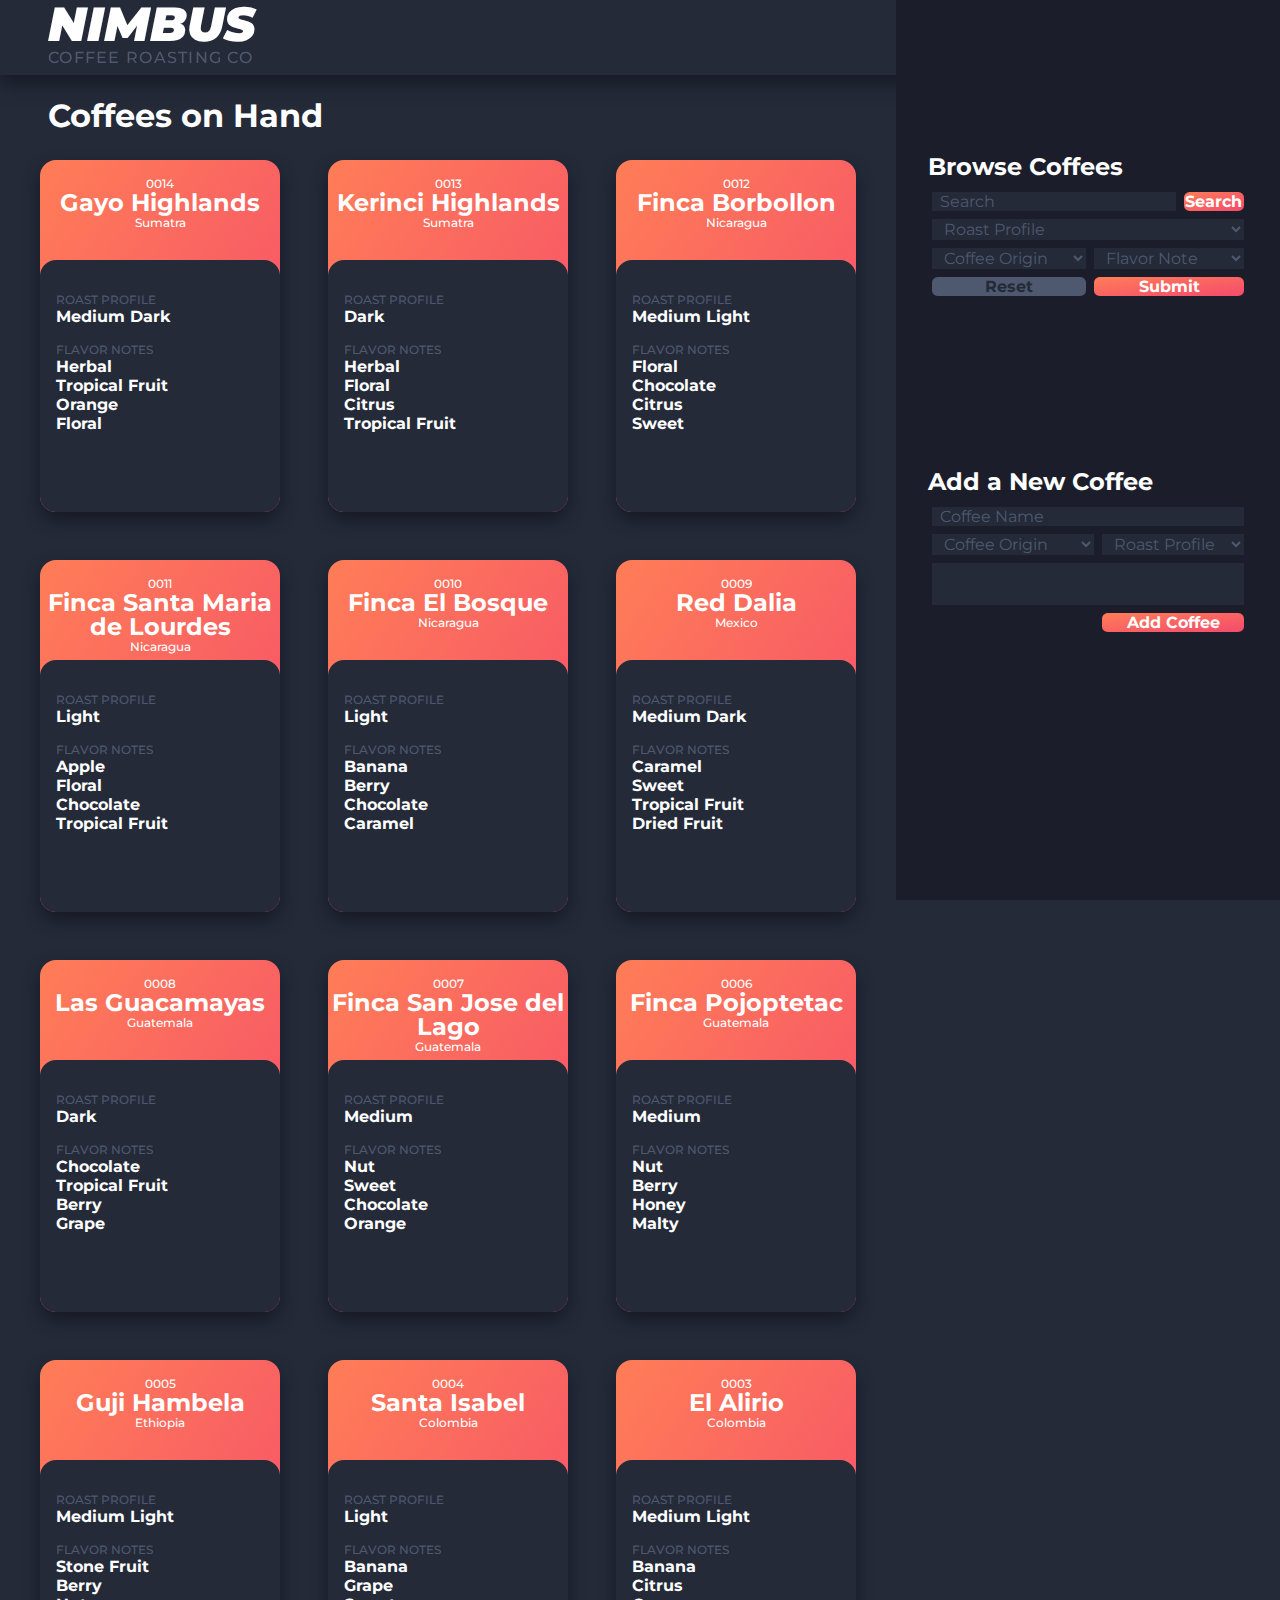
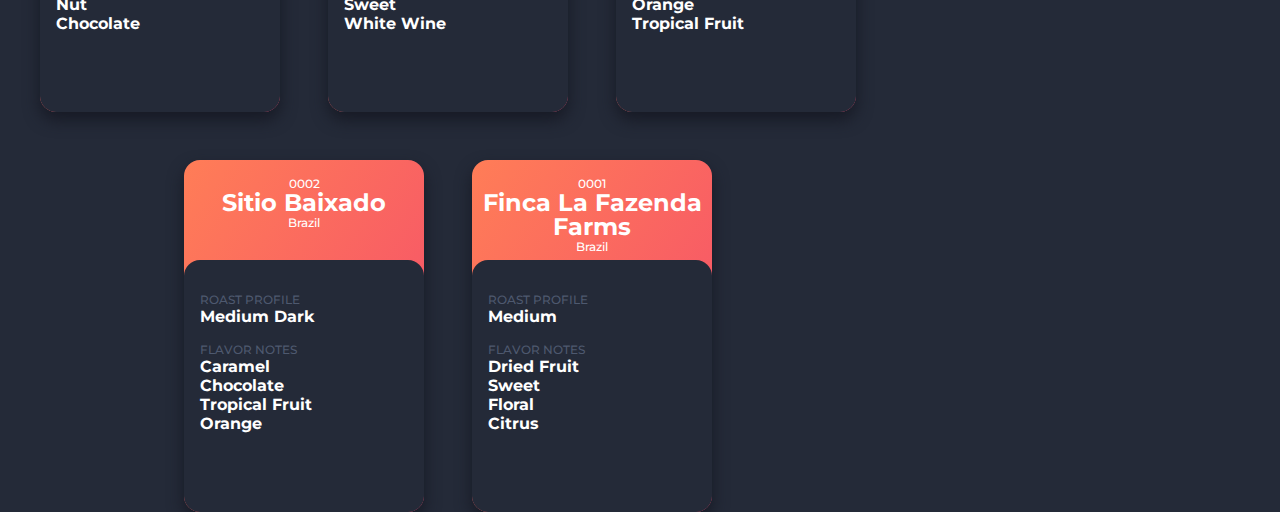
==== index.html @ 6a0ecff9 "for now, done with styling as hard as that is for me. let's start refactoring the js and css files a" ====
<!DOCTYPE html>
                <html lang="en">
                <head>
                    <meta charset="UTF-8">
                    <title>Nimbus Coffee Roasting Co.</title>
                    <link rel="stylesheet" href="style.css">
                    <link rel="preconnect" href="https://fonts.googleapis.com">
                    <link rel="preconnect" href="https://fonts.gstatic.com" crossorigin>
                    <link href="https://fonts.googleapis.com/css2?family=Montserrat:ital,wght@0,100;0,200;0,300;0,400;0,500;0,600;0,700;0,800;0,900;1,100;1,200;1,300;1,400;1,500;1,600;1,700;1,800;1,900&display=swap" rel="stylesheet">
                </head>
                <body>
                <main>
                    <header>
                        <div id="company-name">NIMBUS</div>
                        <div id="company-tagline">COFFEE ROASTING CO</div>
                    </header>
                    <section id="main-body">
                        <h1>Coffees on Hand</h1>
                        <div id="coffee-tiles">
                            <!-- JS file inserts coffee tiles here -->
                        </div>
                    </section>
                </main>
                <nav>
                    <section id="search-and-add-coffees">
                        <h2>Browse Coffees</h2>
                        <section id="browse-coffees">
                            <label for="coffeeSearch"></label>
                            <input type="search" id="coffeeSearch" name="coffeeSearch" placeholder="Search">
                            <button id="button-search">Search</button>
                            <div id="roast-selector">
                                <label for="roast-selection"></label>
                                <select id="roast-selection">
                                    <option selected>Roast Profile</option>
                                </select>
                            </div>
                            <div id="country-selector">
                                <label for="country-selection"></label>
                                <select id="country-selection">
                                    <option selected>Coffee Origin</option>
                                </select>
                            </div>

                            <div id="flavor-selector">
                                <label for="flavor-selection"></label>
                                <select id="flavor-selection">
                                    <option selected>Flavor Note</option>
                                </select>
                            </div>
                            <button id="button-submit">Submit</button>
                            <button id="button-reset">Reset</button>
                        </section>
                        <h2>Add a New Coffee</h2>
                        <section id="add-coffees">
                            <div id="add-coffee-input-area">
                                <label for="add-coffee-input"></label>
                                <input type="text" id="add-coffee-input" name="add-coffee-input" placeholder="Coffee Name">
                            </div>
                            <div id="add-coffee-country-selector">
                                <select id="add-coffee-country-selection">
                                    <option selected>Country</option>
                                </select>
                            </div>
                            <div id="add-coffee-roast-profile-selector">
                                <select id="add-coffee-roast-profile-selection">
                                    <option selected>Roast Profile</option>
                                </select>
                            </div>
                            <div id="add-coffee-flavor-notes-area">
                                <label for="add-coffee-flavor-notes"></label>
                                <textarea id="add-coffee-flavor-notes" name="add-coffee-flavor-notes" placeholder="Flavor Notes (up to 4, separate by commas)">
                                </textarea>
                            </div>
                            <button id="button-add-coffee">Add Coffee</button>
                        </section>
                    </section>
                </nav>

    <script src="main.js"></script>
</body>
</html>
---- style.css ----
:root {
    /* established color palette */
    --color-primary: #242A38;
    --color-primary-light: #4E596F;
    --color-primary-dark: #1b1e2a;
    --color-primary-dark2: #171A25;
    --color-accent-gradient: linear-gradient(to bottom right, #ff7d57, #F44B6C);
    --color-accent: #ff7d57;
    --color-white: #fff;

    /* established font family, font weights, and font sizes */
    --ff-primary: 'Montserrat', sans-serif;
    --ff-heading: var(--ff-primary);
    --ff-body: var(--ff-primary);

    --fw-light: 300;
    --fw-medium: 500;
    --fw-bold: 700;
    --fw-logo: 900;

    --fs-300: .75rem;
    --fs-400: 1rem;
    --fs-500: 1.5rem;
    --fs-600: 2rem;
    --fs-700: 3rem;

    --fs-logo : var(--fs-700);
    --fs-tagline: var(--fs-400);
    --fs-coffe-name: var(--fs-500);
    --fs-coffee-attributes: var(--fs-300);
    --fs-coffee-properties: var(--fs-400);
    --fs-header: var(--fs-600);
    --fs-button: var(--fs-400);
    --fs-search-text: var(--fs-300);

}
*,
*::before,
*::after {
    box-sizing: border-box;
}
* {
    padding: 0;
    margin: 0;
    font: inherit;
}

ul {
    list-style-type: none;
}
h1 {
    color: var(--color-white);
    font-weight: var(--fw-bold);
    font-size: var(--fs-header);
    margin: 1rem 0 0 3rem;
    height: 4rem;
    user-select: none;
}
h2 {
    color: var(--color-white);
    font-weight: var(--fw-bold);
    font-size: var(--fs-500);
    height: 2.25rem;
    user-select: none;
}
body {
    background: var(--color-primary);
    font-family: var(--ff-primary);
}
.coffee{
    height: 22rem;
    width: 15rem;
    color: var(--color-white);
    background-image: var(--color-accent-gradient);
    border-radius: 1rem;
    text-align: center;
    box-shadow: 0 .5rem 1rem var(--color-primary-dark2);
    display: grid;
    grid-template-rows: 25% 75%;
    align-content: center;
    padding-top: 1rem;
    transition: transform 0.25s ease-in-out;
}
.coffee:hover {
    transform: scale(1.1);
    border: .25rem solid var(--color-accent);
}

.coffee-info {
    width: 100%;
    color: var(--color-white);
    background: var(--color-primary);
    text-align: left;
    border-radius: 1rem;
    padding:1rem 1rem;

}
.coffee-label {
    color: var(--color-primary-light);
    font-size: var(--fs-coffee-attributes);
    font-weight: var(--fw-medium);
    padding-top: 1rem;
}
.coffee-name {
    font-size: var(--fs-coffe-name);
    line-height: 1;
}
.coffee-id {
    font-size: var(--fs-coffee-attributes);
    font-weight: var(--fw-medium);
}
li{
    font-size: var(--fs-coffee-properties);
    font-weight: var(--fw-bold);
}

/* -----------------------------------------------------------*/
/* Page layout and grids */
/* -----------------------------------------------------------*/
html, body {
    height:100%;
}
/*Body is, or should be split to header and main horizontally*/
body {
display: grid;
    grid-auto-flow: column;
    grid-template-columns: 7fr 3fr;

}

/*header is a solid horizontal stripe, contains company word-mark */
header {
    background: var(--color-primary);
    height: 75px;
    width: 100%;
    box-shadow: 0 .5rem 1rem var(--color-primary-dark2);
    position: fixed;
    user-select: none;
    z-index: 1;
}
#company-name {
    font-size: var(--fs-logo);
    font-weight: var(--fw-logo);
    font-style: italic;
    color: var(--color-white);
    margin-left: 3rem;
    line-height: 1;
}
#company-tagline {
    font-size: var(--fs-tagline);
    font-weight: var(--fw-medium);
    color: var(--color-primary-light);
    letter-spacing: .08rem;
    margin-left: 3rem;
}

/*main is split into 2 sections vertically: main-body and search-and-add-coffees */
main {
    display: grid;
    grid-auto-flow: row;
}
#main-body {
    padding-top: 5rem;
}

#search-and-add-coffees {
    position: fixed;
    background: var(--color-primary-dark);
    height: 100vh;
    padding: 9.5rem 2rem;
    z-index: 2;
}

/* main-body is split into 2 sections horizontally h1 and coffee-tiles */
#coffee-tiles {
    display: flex;
    flex-wrap: wrap;
    justify-content: center;
    gap: 3rem;
}


button {
    background-image: var(--color-accent-gradient);
    border-radius: .35rem;
    border: none;
    color: var(--color-white);
    font-size: var(--fs-button);
    font-weight: var(--fw-bold);
}
button:hover {
    color: var(--color-primary-dark);
}
select {
    background: var(--color-primary);
    color: var(--color-primary-light);
    border: none;
    padding-left: .5rem;
}

textarea {
    background: var(--color-primary);
    border: none;
    color: var(--color-primary-light);
    padding-left: .5rem;
    resize: none;
}
input[type="text"], input[type="search"]{
    background: var(--color-primary);
    border: none;
    color: var(--color-accent);
    padding-left: .5rem;
}
input[type="text"]::placeholder, input[type="search"]::placeholder{
    color: var(--color-primary-light);
}

/*
BROWSE COFFEES SECTION GRID
 */
#browse-coffees {
    display: grid;
    grid-template: repeat(6, 1fr) / auto;
    height: 20%;
    margin-bottom: 10rem;
    gap: .5rem;
    padding: .25rem;
}
#coffeeSearch {
    grid-column: 1/6;
    grid-row: 1;
}
#button-search {
    grid-column: 6;
    grid-row: 1;
}
#roast-selector {
    grid-column: span 6;
    grid-row: 2;
}
#roast-selection {
    width: 100%;
    height: 100%;
}
#country-selector {
    grid-column: span 3;
    grid-row: 3;
}
#country-selection {
    width: 100%;
    height: 100%;
}

#flavor-selector {
    grid-column: span 3;
    grid-row: 3;
}
#flavor-selection {
    width: 100%;
    height: 100%;
}

#button-reset {
    grid-column: 1/4;
    grid-row: 4;
    color: var(--color-primary);
    background: var(--color-primary-light);
}
#button-submit {
    grid-column: 4/7;
    grid-row: 4;
}

/*
ADD COFFEES SECTION GRID
*/
#add-coffees {
    display: grid;
    grid-template: repeat(6, 1fr) / auto;
    height: 22.5%;
    margin-bottom: 10rem;
    gap: .5rem;
    padding: .25rem;
}

#add-coffee-input-area {
    grid-column: 1/7;
    grid-row: 1;
}
#add-coffee-input {
    width: 100%;
    height: 100%;
}
#add-coffee-country-selector {
    grid-column: span 3;
    grid-row: 2;
}
#add-coffee-country-selection{
    width: 100%;
    height: 100%;
}
#add-coffee-roast-profile-selector {
    grid-column: span 3;
    grid-row: 2;
}
#add-coffee-roast-profile-selection {
    width: 100%;
    height: 100%;
}
#add-coffee-flavor-notes-area {
    grid-column: 1/7;
    grid-row: 3/4;

}
#add-coffee-flavor-notes {
    height: 100%;
    width: 100%;
}
#button-add-coffee {
    grid-column: 4/7;
    grid-row: 4;
    height: 100%;
}
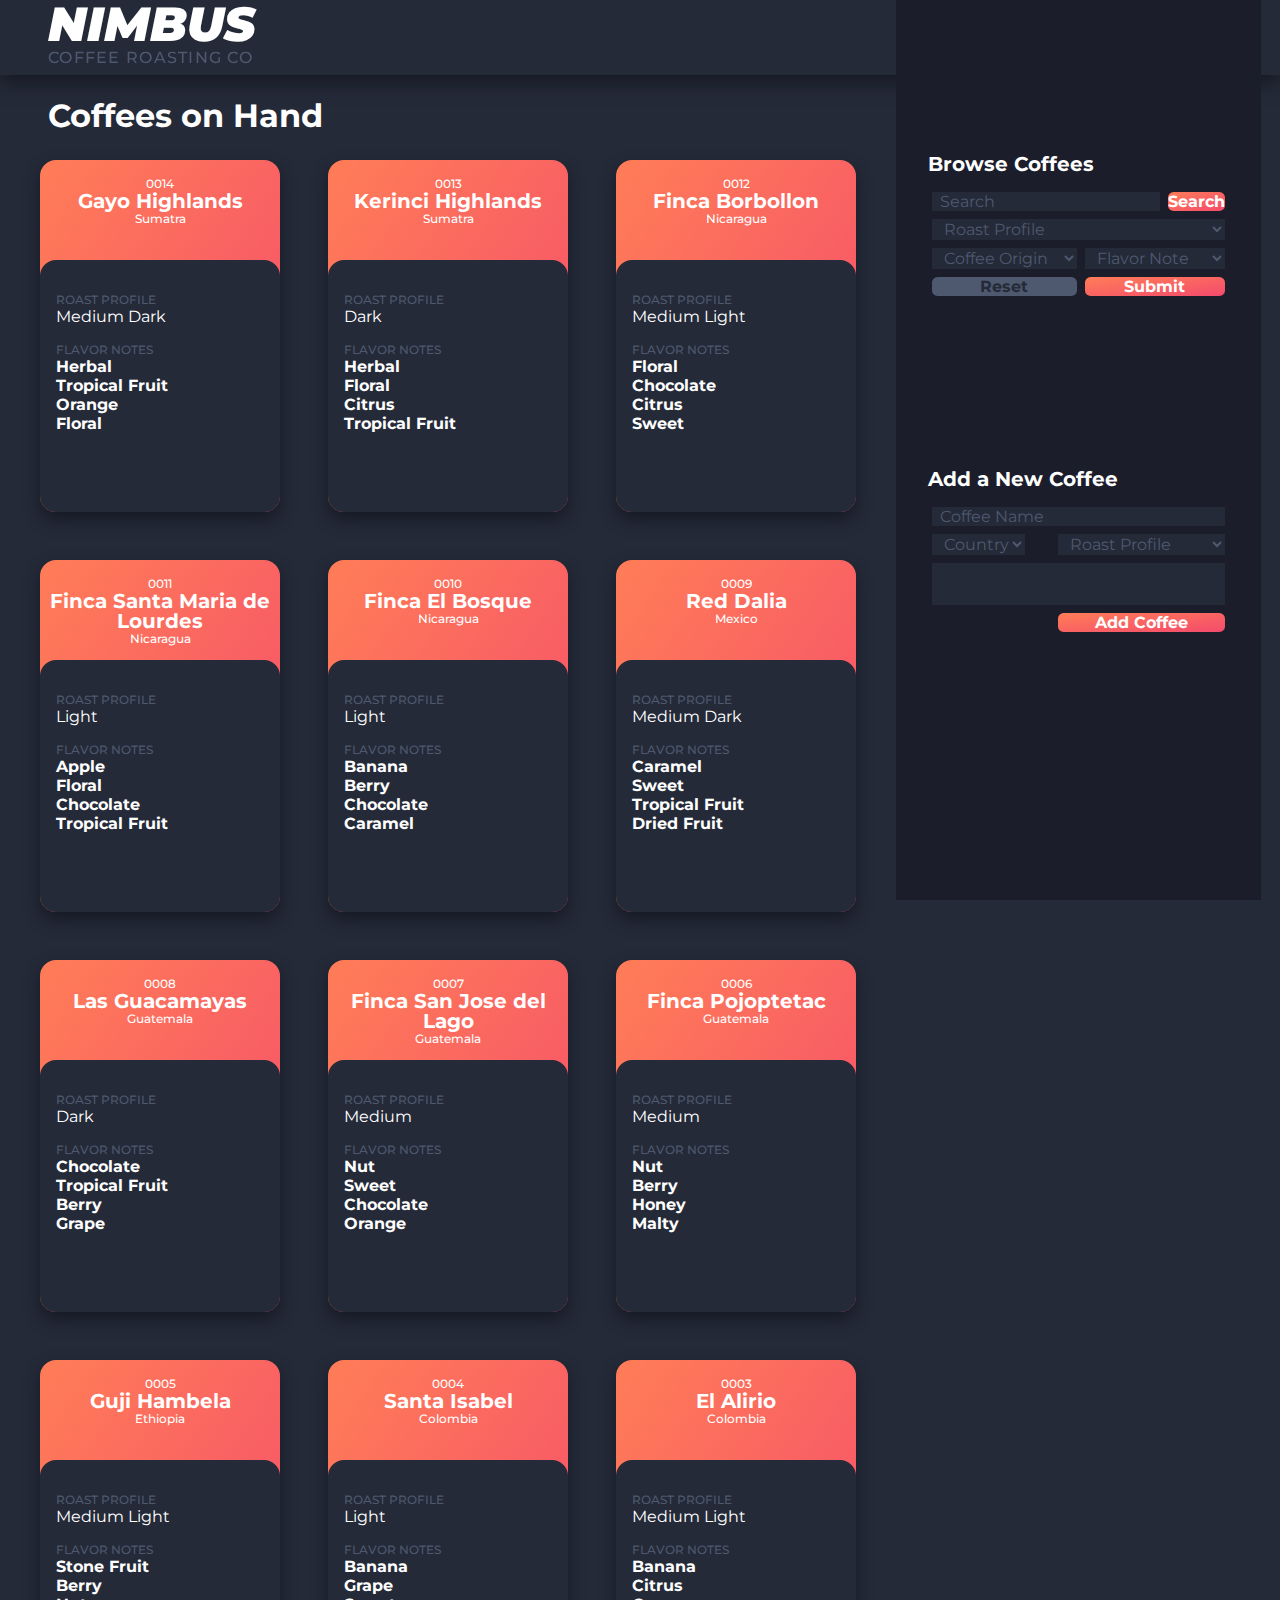
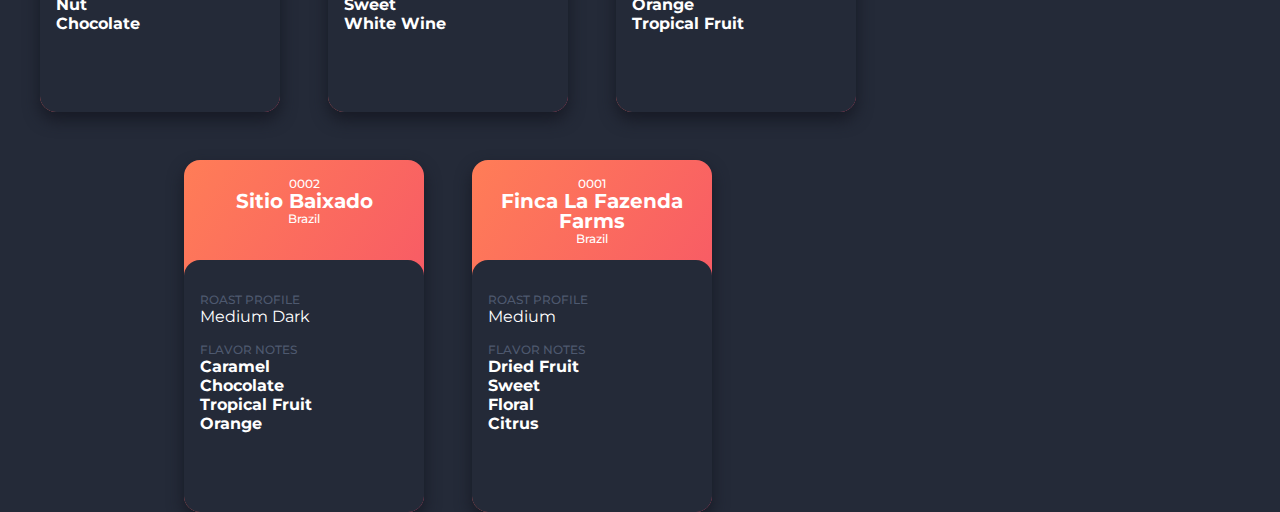
==== commit 309d75aa: "started with the html first. renamed things to make more sense. names are a bit long, but i believe " ====
--- a/index.html
+++ b/index.html
@@ -14,61 +14,64 @@
                         <div id="company-name">NIMBUS</div>
                         <div id="company-tagline">COFFEE ROASTING CO</div>
                     </header>
-                    <section id="main-body">
+                    <section id="tile-board">
                         <h1>Coffees on Hand</h1>
-                        <div id="coffee-tiles">
+                        <div id="tile-collection">
                             <!-- JS file inserts coffee tiles here -->
                         </div>
                     </section>
                 </main>
                 <nav>
-                    <section id="search-and-add-coffees">
+                    <section id="sidebar">
                         <h2>Browse Coffees</h2>
-                        <section id="browse-coffees">
-                            <label for="coffeeSearch"></label>
-                            <input type="search" id="coffeeSearch" name="coffeeSearch" placeholder="Search">
+                        <section id="browse-coffees-section">
+                            <label for="input-search"></label>
+                            <input type="search" id="input-search" name="input-search" placeholder="Search">
                             <button id="button-search">Search</button>
-                            <div id="roast-selector">
-                                <label for="roast-selection"></label>
-                                <select id="roast-selection">
+                            <div id="roast-profile-selector-box">
+                                <label for="selector-roast-profile"></label>
+                                <select id="selector-roast-profile">
                                     <option selected>Roast Profile</option>
                                 </select>
                             </div>
-                            <div id="country-selector">
-                                <label for="country-selection"></label>
-                                <select id="country-selection">
+                            <div id="coffee-origin-selector-box">
+                                <label for="selector-coffee-origin"></label>
+                                <select id="selector-coffee-origin">
                                     <option selected>Coffee Origin</option>
                                 </select>
                             </div>
 
-                            <div id="flavor-selector">
-                                <label for="flavor-selection"></label>
-                                <select id="flavor-selection">
+                            <div id="flavor-note-selector-box">
+                                <label for="selector-flavor-note"></label>
+                                <select id="selector-flavor-note">
                                     <option selected>Flavor Note</option>
                                 </select>
                             </div>
                             <button id="button-submit">Submit</button>
                             <button id="button-reset">Reset</button>
                         </section>
+
                         <h2>Add a New Coffee</h2>
-                        <section id="add-coffees">
-                            <div id="add-coffee-input-area">
-                                <label for="add-coffee-input"></label>
-                                <input type="text" id="add-coffee-input" name="add-coffee-input" placeholder="Coffee Name">
+                        <section id="add-coffees-section">
+                            <div id="add-coffee-input-box">
+                                <label for="input-add-coffee"></label>
+                                <input type="text" id="input-add-coffee" name="input-add-coffee" placeholder="Coffee Name">
                             </div>
-                            <div id="add-coffee-country-selector">
-                                <select id="add-coffee-country-selection">
+                            <div id="add-coffee-origin-selector-box">
+                                <label for="selector-add-coffee-origin"></label>
+                                <select id="selector-add-coffee-origin">
                                     <option selected>Country</option>
                                 </select>
                             </div>
-                            <div id="add-coffee-roast-profile-selector">
-                                <select id="add-coffee-roast-profile-selection">
+                            <div id="add-coffee-roast-profile-selector-box">
+                                <label for="selector-add-coffee-roast-profile"></label>
+                                <select id="selector-add-coffee-roast-profile">
                                     <option selected>Roast Profile</option>
                                 </select>
                             </div>
-                            <div id="add-coffee-flavor-notes-area">
-                                <label for="add-coffee-flavor-notes"></label>
-                                <textarea id="add-coffee-flavor-notes" name="add-coffee-flavor-notes" placeholder="Flavor Notes (up to 4, separate by commas)">
+                            <div id="add-coffee-flavor-notes-box">
+                                <label for="input-add-coffee-flavor-notes"></label>
+                                <textarea id="input-add-coffee-flavor-notes" name="input-add-coffee-flavor-notes" placeholder="Flavor Notes (up to 4, separate by commas)">
                                 </textarea>
                             </div>
                             <button id="button-add-coffee">Add Coffee</button>
--- a/style.css
+++ b/style.css
@@ -20,13 +20,14 @@
 
     --fs-300: .75rem;
     --fs-400: 1rem;
+    --fs-450: 1.25rem;
     --fs-500: 1.5rem;
     --fs-600: 2rem;
     --fs-700: 3rem;
 
     --fs-logo : var(--fs-700);
     --fs-tagline: var(--fs-400);
-    --fs-coffe-name: var(--fs-500);
+    --fs-coffe-name: var(--fs-450);
     --fs-coffee-attributes: var(--fs-300);
     --fs-coffee-properties: var(--fs-400);
     --fs-header: var(--fs-600);
@@ -59,7 +60,7 @@
 h2 {
     color: var(--color-white);
     font-weight: var(--fw-bold);
-    font-size: var(--fs-500);
+    font-size: var(--fs-450);
     height: 2.25rem;
     user-select: none;
 }
@@ -67,7 +68,7 @@
     background: var(--color-primary);
     font-family: var(--ff-primary);
 }
-.coffee{
+.coffee-tile{
     height: 22rem;
     width: 15rem;
     color: var(--color-white);
@@ -81,7 +82,7 @@
     padding-top: 1rem;
     transition: transform 0.25s ease-in-out;
 }
-.coffee:hover {
+.coffee-tile:hover {
     transform: scale(1.1);
     border: .25rem solid var(--color-accent);
 }
@@ -103,6 +104,7 @@
 }
 .coffee-name {
     font-size: var(--fs-coffe-name);
+    font-weight: var(--fw-bold);
     line-height: 1;
 }
 .coffee-id {
@@ -159,11 +161,11 @@
     display: grid;
     grid-auto-flow: row;
 }
-#main-body {
+#tile-board {
     padding-top: 5rem;
 }
 
-#search-and-add-coffees {
+#sidebar {
     position: fixed;
     background: var(--color-primary-dark);
     height: 100vh;
@@ -172,7 +174,7 @@
 }
 
 /* main-body is split into 2 sections horizontally h1 and coffee-tiles */
-#coffee-tiles {
+#tile-collection {
     display: flex;
     flex-wrap: wrap;
     justify-content: center;
@@ -218,7 +220,7 @@
 /*
 BROWSE COFFEES SECTION GRID
  */
-#browse-coffees {
+#browse-coffees-section {
     display: grid;
     grid-template: repeat(6, 1fr) / auto;
     height: 20%;
@@ -226,7 +228,7 @@
     gap: .5rem;
     padding: .25rem;
 }
-#coffeeSearch {
+#input-search {
     grid-column: 1/6;
     grid-row: 1;
 }
@@ -234,28 +236,28 @@
     grid-column: 6;
     grid-row: 1;
 }
-#roast-selector {
+#roast-profile-selector-box {
     grid-column: span 6;
     grid-row: 2;
 }
-#roast-selection {
-    width: 100%;
-    height: 100%;
-}
-#country-selector {
+#selector-roast-profile {
+    width: 100%;
+    height: 100%;
+}
+#coffee-origin-selector-box {
     grid-column: span 3;
     grid-row: 3;
 }
-#country-selection {
-    width: 100%;
-    height: 100%;
-}
-
-#flavor-selector {
+#selector-coffee-origin {
+    width: 100%;
+    height: 100%;
+}
+
+#flavor-note-selector-box {
     grid-column: span 3;
     grid-row: 3;
 }
-#flavor-selection {
+#selector-flavor-note {
     width: 100%;
     height: 100%;
 }
@@ -274,7 +276,7 @@
 /*
 ADD COFFEES SECTION GRID
 */
-#add-coffees {
+#add-coffees-section {
     display: grid;
     grid-template: repeat(6, 1fr) / auto;
     height: 22.5%;
@@ -283,36 +285,36 @@
     padding: .25rem;
 }
 
-#add-coffee-input-area {
+#add-coffee-input-box {
     grid-column: 1/7;
     grid-row: 1;
 }
-#add-coffee-input {
-    width: 100%;
-    height: 100%;
-}
-#add-coffee-country-selector {
+#input-add-coffee {
+    width: 100%;
+    height: 100%;
+}
+#add-coffee-origin-selector-box {
     grid-column: span 3;
     grid-row: 2;
 }
-#add-coffee-country-selection{
-    width: 100%;
-    height: 100%;
-}
-#add-coffee-roast-profile-selector {
+#add-coffee-origin-selection{
+    width: 100%;
+    height: 100%;
+}
+#add-coffee-roast-profile-selector-box {
     grid-column: span 3;
     grid-row: 2;
 }
-#add-coffee-roast-profile-selection {
-    width: 100%;
-    height: 100%;
-}
-#add-coffee-flavor-notes-area {
+#selector-add-coffee-roast-profile {
+    width: 100%;
+    height: 100%;
+}
+#add-coffee-flavor-notes-box {
     grid-column: 1/7;
     grid-row: 3/4;
 
 }
-#add-coffee-flavor-notes {
+#input-add-coffee-flavor-notes {
     height: 100%;
     width: 100%;
 }
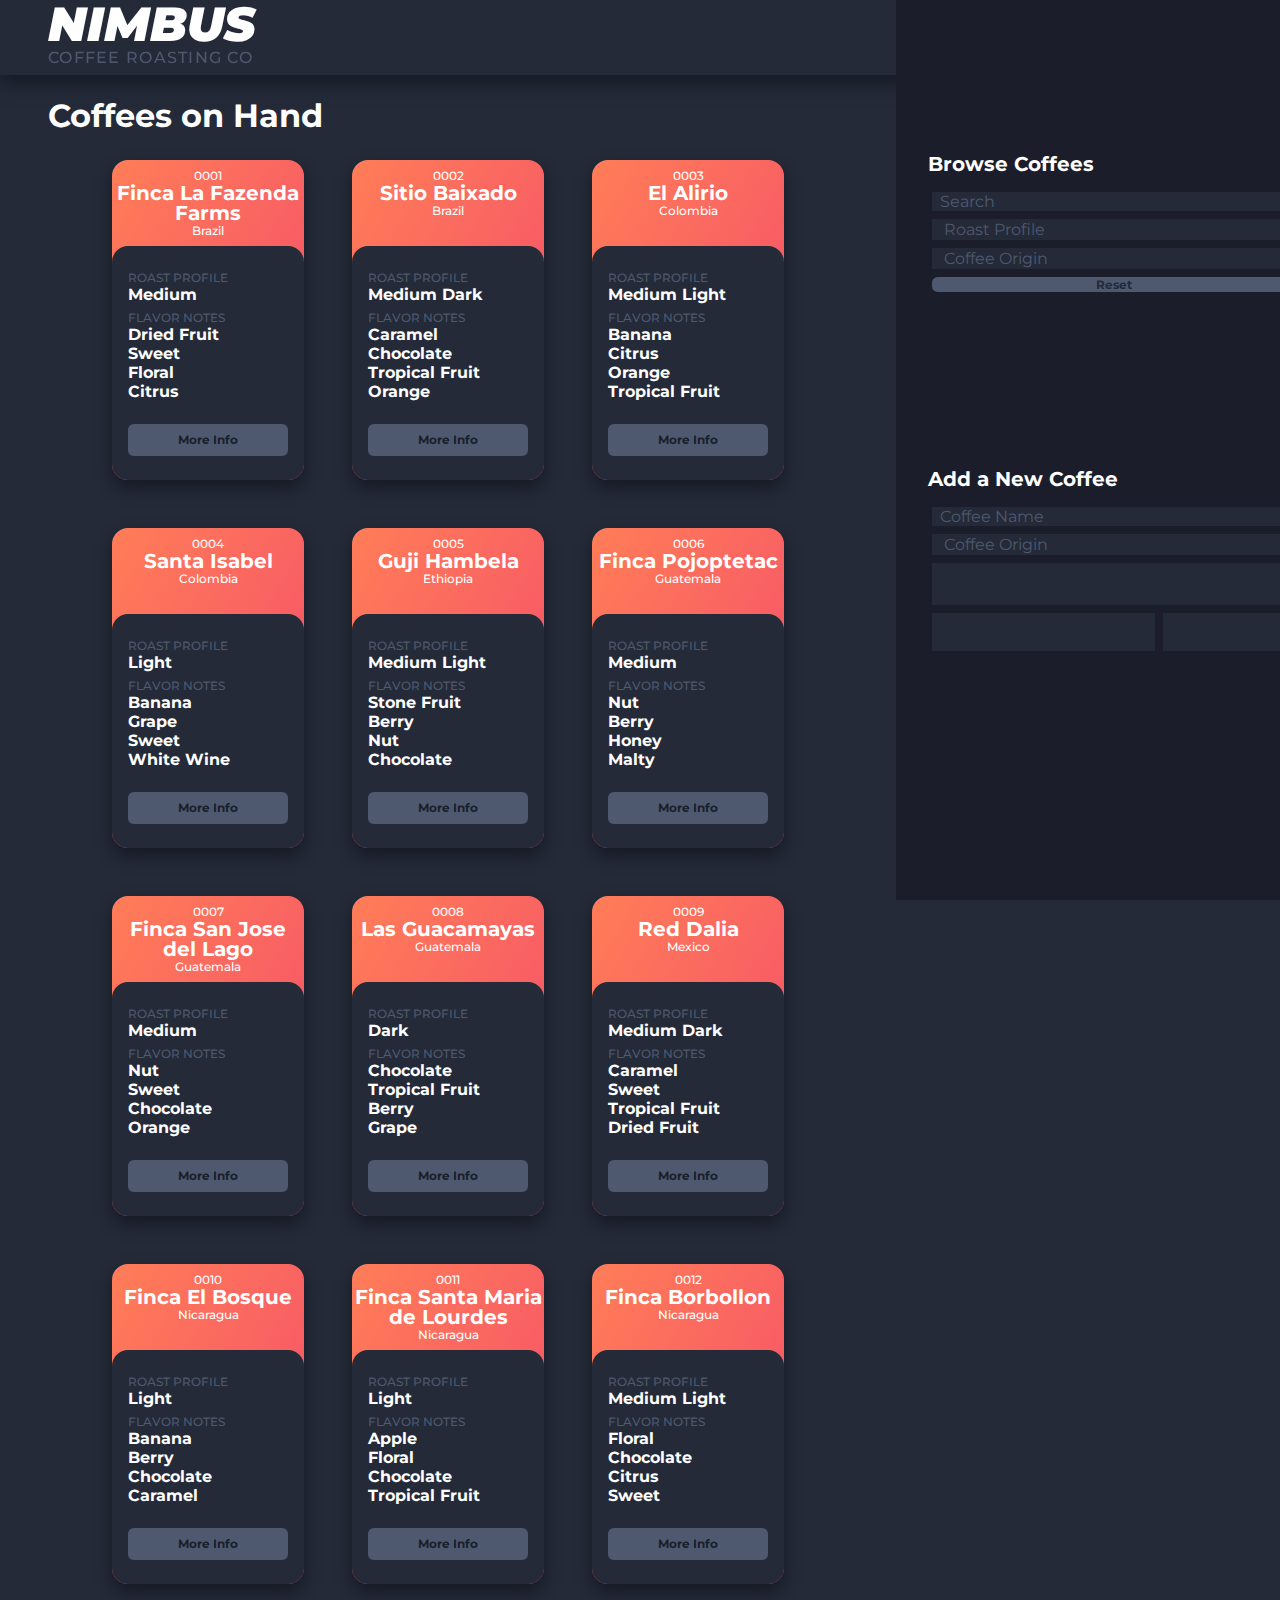
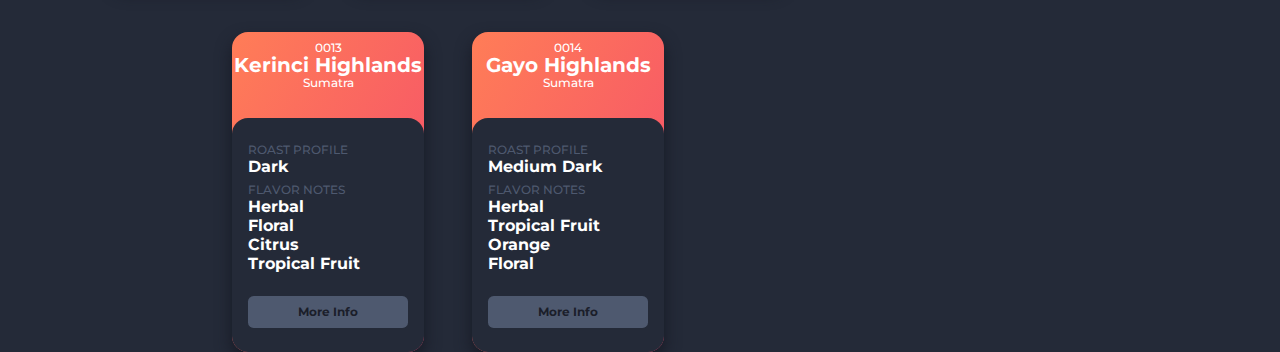
==== commit f00255bc: "testing new branch" ====
--- a/index.html
+++ b/index.html
@@ -71,7 +71,22 @@
                             </div>
                             <div id="add-coffee-flavor-notes-box">
                                 <label for="input-add-coffee-flavor-notes"></label>
-                                <textarea id="input-add-coffee-flavor-notes" name="input-add-coffee-flavor-notes" placeholder="Flavor Notes (up to 4, separate by commas)">
+                                <textarea id="input-add-coffee-flavor-notes" placeholder="Flavor Notes (up to 4, separate by commas)">
+                                </textarea>
+                            </div>
+                            <div id="add-coffee-varietal-box">
+                                <label for="input-add-coffee-varietal"></label>
+                                <textarea id="input-add-coffee-varietal"  placeholder="Flavor Notes (up to 4, separate by commas)">
+                                </textarea>
+                            </div>
+                            <div id="add-coffee-altitude-box">
+                                <label for="input-add-coffee-altitude"></label>
+                                <textarea id="input-add-coffee-altitude"  placeholder="Flavor Notes (up to 4, separate by commas)">
+                                </textarea>
+                            </div>
+                            <div id="add-coffee-processing-method-box">
+                                <label for="input-coffee-processing-method-box"></label>
+                                <textarea id="input-coffee-processing-method-box" placeholder="Flavor Notes (up to 4, separate by commas)">
                                 </textarea>
                             </div>
                             <button id="button-add-coffee">Add Coffee</button>
--- a/style.css
+++ b/style.css
@@ -28,10 +28,10 @@
     --fs-logo : var(--fs-700);
     --fs-tagline: var(--fs-400);
     --fs-coffe-name: var(--fs-450);
-    --fs-coffee-attributes: var(--fs-300);
+    --fs-coffee-label: var(--fs-300);
     --fs-coffee-properties: var(--fs-400);
     --fs-header: var(--fs-600);
-    --fs-button: var(--fs-400);
+    --fs-button: var(--fs-300);
     --fs-search-text: var(--fs-300);
 
 }
@@ -64,13 +64,52 @@
     height: 2.25rem;
     user-select: none;
 }
-body {
-    background: var(--color-primary);
-    font-family: var(--ff-primary);
-}
-.coffee-tile{
-    height: 22rem;
-    width: 15rem;
+
+button {
+    background-image: var(--color-accent-gradient);
+    border-radius: .35rem;
+    border: none;
+    color: var(--color-white);
+    font-size: var(--fs-button);
+    font-weight: var(--fw-bold);
+}
+
+button:hover {
+    color: var(--color-primary-dark);
+}
+
+select {
+    background: var(--color-primary);
+    color: var(--color-primary-light);
+    border: none;
+    padding-left: .5rem;
+}
+
+textarea {
+    background: var(--color-primary);
+    border: none;
+    color: var(--color-primary-light);
+    padding-left: .5rem;
+    resize: none;
+}
+input[type="text"], input[type="search"]{
+    background: var(--color-primary);
+    color: var(--color-accent);
+    border: none;
+    padding-left: .5rem;
+}
+input[type="text"]::placeholder, input[type="search"]::placeholder{
+    color: var(--color-primary-light);
+}
+
+/*
+//////////////////////////////////////////////////////////////
+COFFEE TILES CONSTRUCTION AND STYLING
+//////////////////////////////////////////////////////////////
+ */
+.coffee-tile-front{
+    height: 20rem;
+    width: 12rem;
     color: var(--color-white);
     background-image: var(--color-accent-gradient);
     border-radius: 1rem;
@@ -79,46 +118,89 @@
     display: grid;
     grid-template-rows: 25% 75%;
     align-content: center;
-    padding-top: 1rem;
-    transition: transform 0.25s ease-in-out;
-}
-.coffee-tile:hover {
+    padding-top: .5rem;
+    transition: transform 0.5s ease-in-out;
+}
+.coffee-tile-front:hover {
     transform: scale(1.1);
     border: .25rem solid var(--color-accent);
 }
-
-.coffee-info {
+.coffee-tile-back{
+    height: 20rem;
+    width: 12rem;
+    color: var(--color-white);
+    background-image: var(--color-primary);
+    border-radius: 1rem;
+    text-align: center;
+    box-shadow: 0 .5rem 1rem var(--color-primary-dark2);
+    display: grid;
+    grid-template-rows: 85% 15%;
+    align-content: center;
+    padding: 0 1rem 1rem 1rem;
+    transition: transform 0.5s ease-in-out;
+}
+.coffee-tile-back:hover {
+    transform: scale(1.1);
+    border: .25rem solid var(--color-accent);
+}
+#button-coffee-more-info{
+    width: 100%;
+    height: 2rem;
+    grid-row: 5;
+    background: var(--color-primary-light);
+    color: var(--color-primary-dark);
+}
+#button-coffee-more-info-back{
+    width: 100%;
+    height: 2rem;
+    grid-column: 1/2;
+    grid-row: 2;
+    background: var(--color-primary-light);
+    color: var(--color-primary-dark);
+}
+#coffee-tile-back-info{
+    width: 100%;
+    height: 100%;
+    grid-column: 1/2;
+    grid-row: 1;
+}
+
+.coffee-tile-body {
     width: 100%;
     color: var(--color-white);
     background: var(--color-primary);
     text-align: left;
     border-radius: 1rem;
     padding:1rem 1rem;
-
-}
-.coffee-label {
-    color: var(--color-primary-light);
-    font-size: var(--fs-coffee-attributes);
+    display: grid;
+    grid-template-rows: 20% 20% 20% 20% 20%;
+
+}
+.coffee-label-body {
+    color: var(--color-primary-light);
+    font-size: var(--fs-coffee-label);
     font-weight: var(--fw-medium);
-    padding-top: 1rem;
+    padding-top: .5rem;
 }
 .coffee-name {
     font-size: var(--fs-coffe-name);
     font-weight: var(--fw-bold);
     line-height: 1;
 }
-.coffee-id {
-    font-size: var(--fs-coffee-attributes);
+.coffee-label-head {
+    font-size: var(--fs-coffee-label);
     font-weight: var(--fw-medium);
 }
-li{
+.coffee-properties-body{
     font-size: var(--fs-coffee-properties);
     font-weight: var(--fw-bold);
 }
 
-/* -----------------------------------------------------------*/
-/* Page layout and grids */
-/* -----------------------------------------------------------*/
+/*
+//////////////////////////////////////////////////////////////
+Page layout and grids
+//////////////////////////////////////////////////////////////
+*/
 html, body {
     height:100%;
 }
@@ -127,10 +209,25 @@
 display: grid;
     grid-auto-flow: column;
     grid-template-columns: 7fr 3fr;
-
-}
-
-/*header is a solid horizontal stripe, contains company word-mark */
+    background: var(--color-primary);
+    font-family: var(--ff-primary);
+}
+
+/*
+//////////////////////////////////////////////////////////////
+MAIN SECTION
+Section holds Header & Tile Board Sections
+//////////////////////////////////////////////////////////////
+ */
+main {
+    display: grid;
+    grid-auto-flow: row;
+}
+
+/*
+HEADER SECTION
+Holds company name logo and tagline
+*/
 header {
     background: var(--color-primary);
     height: 75px;
@@ -156,15 +253,29 @@
     margin-left: 3rem;
 }
 
-/*main is split into 2 sections vertically: main-body and search-and-add-coffees */
-main {
-    display: grid;
-    grid-auto-flow: row;
-}
+/*
+TILE BOARD SECTION
+Holds Tiles
+ */
 #tile-board {
     padding-top: 5rem;
 }
 
+
+
+/* main-body is split into 2 sections horizontally h1 and coffee-tiles */
+#tile-collection {
+    display: flex;
+    flex-wrap: wrap;
+    justify-content: center;
+    gap: 3rem;
+}
+/*
+//////////////////////////////////////////////////////////////
+SIDEBAR SECTION
+Section holds Browse Coffees and Add Coffees Sections
+//////////////////////////////////////////////////////////////
+ */
 #sidebar {
     position: fixed;
     background: var(--color-primary-dark);
@@ -173,50 +284,6 @@
     z-index: 2;
 }
 
-/* main-body is split into 2 sections horizontally h1 and coffee-tiles */
-#tile-collection {
-    display: flex;
-    flex-wrap: wrap;
-    justify-content: center;
-    gap: 3rem;
-}
-
-
-button {
-    background-image: var(--color-accent-gradient);
-    border-radius: .35rem;
-    border: none;
-    color: var(--color-white);
-    font-size: var(--fs-button);
-    font-weight: var(--fw-bold);
-}
-button:hover {
-    color: var(--color-primary-dark);
-}
-select {
-    background: var(--color-primary);
-    color: var(--color-primary-light);
-    border: none;
-    padding-left: .5rem;
-}
-
-textarea {
-    background: var(--color-primary);
-    border: none;
-    color: var(--color-primary-light);
-    padding-left: .5rem;
-    resize: none;
-}
-input[type="text"], input[type="search"]{
-    background: var(--color-primary);
-    border: none;
-    color: var(--color-accent);
-    padding-left: .5rem;
-}
-input[type="text"]::placeholder, input[type="search"]::placeholder{
-    color: var(--color-primary-light);
-}
-
 /*
 BROWSE COFFEES SECTION GRID
  */
@@ -297,7 +364,7 @@
     grid-column: span 3;
     grid-row: 2;
 }
-#add-coffee-origin-selection{
+#selector-add-coffee-origin{
     width: 100%;
     height: 100%;
 }
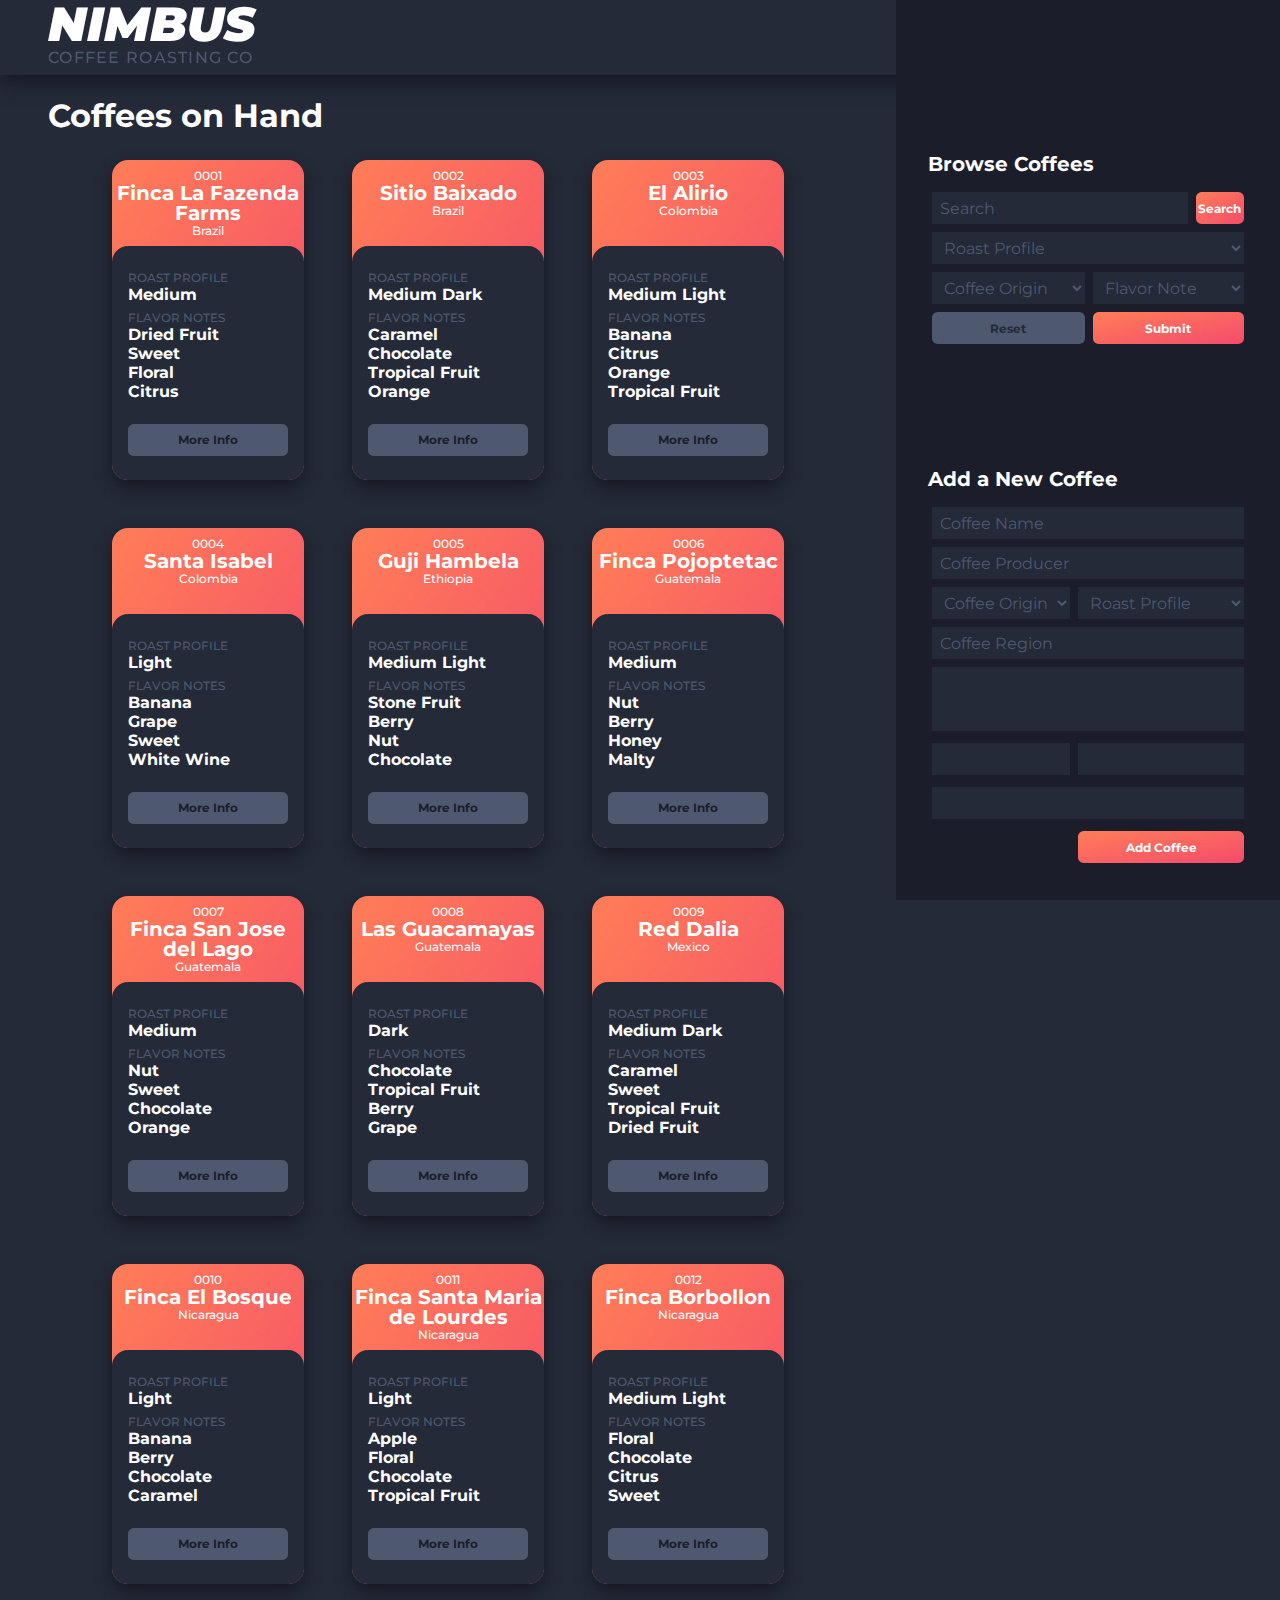
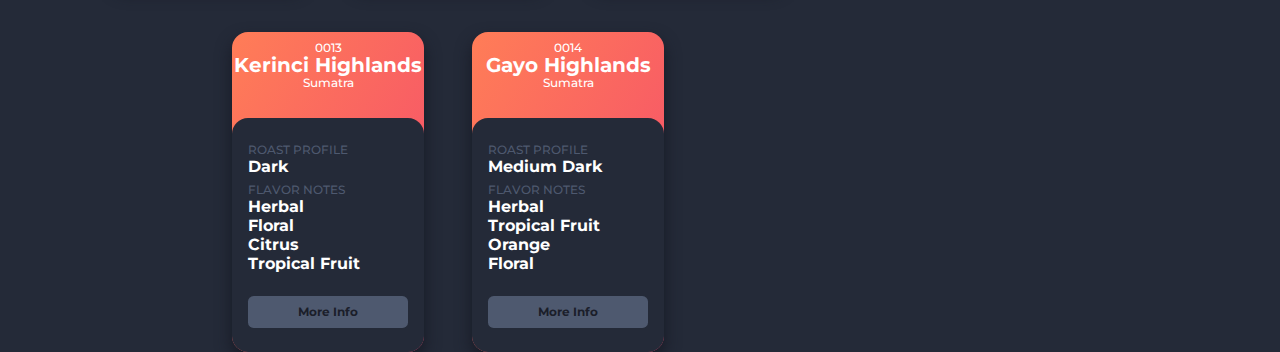
==== commit 77dcb8b7: "addeed new inputs for add coffee form" ====
--- a/index.html
+++ b/index.html
@@ -26,70 +26,78 @@
                         <h2>Browse Coffees</h2>
                         <section id="browse-coffees-section">
                             <label for="input-search"></label>
-                            <input type="search" id="input-search" name="input-search" placeholder="Search">
-                            <button id="button-search">Search</button>
+                            <input type="search" id="input-search"  class="navBarAssets" name="input-search" placeholder="Search">
+                            <button id="button-search" class="navBarAssets" >Search</button>
                             <div id="roast-profile-selector-box">
                                 <label for="selector-roast-profile"></label>
-                                <select id="selector-roast-profile">
+                                <select id="selector-roast-profile" class="navBarAssets" >
                                     <option selected>Roast Profile</option>
                                 </select>
                             </div>
                             <div id="coffee-origin-selector-box">
                                 <label for="selector-coffee-origin"></label>
-                                <select id="selector-coffee-origin">
+                                <select id="selector-coffee-origin" class="navBarAssets" >
                                     <option selected>Coffee Origin</option>
                                 </select>
                             </div>
 
                             <div id="flavor-note-selector-box">
                                 <label for="selector-flavor-note"></label>
-                                <select id="selector-flavor-note">
+                                <select id="selector-flavor-note" class="navBarAssets" >
                                     <option selected>Flavor Note</option>
                                 </select>
                             </div>
-                            <button id="button-submit">Submit</button>
-                            <button id="button-reset">Reset</button>
+                            <button id="button-submit" class="navBarAssets" >Submit</button>
+                            <button id="button-reset" class="navBarAssets" >Reset</button>
                         </section>
 
                         <h2>Add a New Coffee</h2>
                         <section id="add-coffees-section">
                             <div id="add-coffee-input-box">
                                 <label for="input-add-coffee"></label>
-                                <input type="text" id="input-add-coffee" name="input-add-coffee" placeholder="Coffee Name">
+                                <input type="text" id="input-add-coffee"  class="navBarAssets" name="input-add-coffee" placeholder="Coffee Name">
+                            </div>
+                            <div id="add-coffee-producer-box">
+                                <label for="input-add-coffee-producer"></label>
+                                <input type="text" id="input-add-coffee-producer"  class="navBarAssets" name="input-add-coffee" placeholder="Coffee Producer">
                             </div>
                             <div id="add-coffee-origin-selector-box">
                                 <label for="selector-add-coffee-origin"></label>
-                                <select id="selector-add-coffee-origin">
+                                <select id="selector-add-coffee-origin" class="navBarAssets" >
                                     <option selected>Country</option>
                                 </select>
                             </div>
                             <div id="add-coffee-roast-profile-selector-box">
                                 <label for="selector-add-coffee-roast-profile"></label>
-                                <select id="selector-add-coffee-roast-profile">
+                                <select id="selector-add-coffee-roast-profile" class="navBarAssets" >
                                     <option selected>Roast Profile</option>
                                 </select>
                             </div>
+                            <div id="add-coffee-region-box">
+                                <label for="input-add-coffee-region"></label>
+                                <input type="text" id="input-add-coffee-region"  class="navBarAssets" name="input-add-coffee" placeholder="Coffee Region">
+                            </div>
                             <div id="add-coffee-flavor-notes-box">
                                 <label for="input-add-coffee-flavor-notes"></label>
-                                <textarea id="input-add-coffee-flavor-notes" placeholder="Flavor Notes (up to 4, separate by commas)">
+                                <textarea id="input-add-coffee-flavor-notes"  class="navBarAssets" placeholder="Flavor Notes (up to 4, separate by commas)">
                                 </textarea>
                             </div>
                             <div id="add-coffee-varietal-box">
                                 <label for="input-add-coffee-varietal"></label>
-                                <textarea id="input-add-coffee-varietal"  placeholder="Flavor Notes (up to 4, separate by commas)">
+                                <textarea id="input-add-coffee-varietal"  class="navBarAssets"  placeholder="Varietal(s)">
                                 </textarea>
                             </div>
                             <div id="add-coffee-altitude-box">
                                 <label for="input-add-coffee-altitude"></label>
-                                <textarea id="input-add-coffee-altitude"  placeholder="Flavor Notes (up to 4, separate by commas)">
+                                <textarea id="input-add-coffee-altitude"  class="navBarAssets"  placeholder="Altitude">
                                 </textarea>
                             </div>
                             <div id="add-coffee-processing-method-box">
-                                <label for="input-coffee-processing-method-box"></label>
-                                <textarea id="input-coffee-processing-method-box" placeholder="Flavor Notes (up to 4, separate by commas)">
+                                <label for="input-add-coffee-processing-method"></label>
+                                <textarea id="input-add-coffee-processing-method" class="navBarAssets" placeholder="Processing Method">
                                 </textarea>
                             </div>
-                            <button id="button-add-coffee">Add Coffee</button>
+                            <button id="button-add-coffee" class="navBarAssets" >Add Coffee</button>
                         </section>
                     </section>
                 </nav>
--- a/style.css
+++ b/style.css
@@ -287,6 +287,10 @@
 /*
 BROWSE COFFEES SECTION GRID
  */
+.navBarAssets{
+    width: 100%;
+    height: 2rem;
+}
 #browse-coffees-section {
     display: grid;
     grid-template: repeat(6, 1fr) / auto;
@@ -294,10 +298,12 @@
     margin-bottom: 10rem;
     gap: .5rem;
     padding: .25rem;
+    right: 0;
 }
 #input-search {
     grid-column: 1/6;
     grid-row: 1;
+    height: 2rem;
 }
 #button-search {
     grid-column: 6;
@@ -307,37 +313,27 @@
     grid-column: span 6;
     grid-row: 2;
 }
-#selector-roast-profile {
-    width: 100%;
-    height: 100%;
-}
+
 #coffee-origin-selector-box {
     grid-column: span 3;
     grid-row: 3;
 }
-#selector-coffee-origin {
-    width: 100%;
-    height: 100%;
-}
 
 #flavor-note-selector-box {
     grid-column: span 3;
     grid-row: 3;
 }
-#selector-flavor-note {
-    width: 100%;
-    height: 100%;
-}
-
 #button-reset {
     grid-column: 1/4;
     grid-row: 4;
     color: var(--color-primary);
     background: var(--color-primary-light);
+    height: 2rem;
 }
 #button-submit {
     grid-column: 4/7;
     grid-row: 4;
+    height: 2rem;
 }
 
 /*
@@ -353,47 +349,56 @@
 }
 
 #add-coffee-input-box {
-    grid-column: 1/7;
+    grid-column: span 6;
     grid-row: 1;
 }
-#input-add-coffee {
-    width: 100%;
-    height: 100%;
+#add-coffee-producer-box{
+    grid-column: span 6;
+    grid-row: 2;
 }
 #add-coffee-origin-selector-box {
     grid-column: span 3;
-    grid-row: 2;
-}
-#selector-add-coffee-origin{
-    width: 100%;
-    height: 100%;
+    grid-row: 3;
 }
 #add-coffee-roast-profile-selector-box {
     grid-column: span 3;
-    grid-row: 2;
-}
-#selector-add-coffee-roast-profile {
-    width: 100%;
-    height: 100%;
+    grid-row: 3;
+}
+#add-coffee-region-box{
+    grid-column: span 6;
+    grid-row: 4;
 }
 #add-coffee-flavor-notes-box {
     grid-column: 1/7;
-    grid-row: 3/4;
+    grid-row: 5/6;
 
 }
 #input-add-coffee-flavor-notes {
-    height: 100%;
-    width: 100%;
+    height: 4rem;
+}
+
+#add-coffee-varietal-box{
+    grid-column: span 3;
+    grid-row: 6;
+}
+#add-coffee-altitude-box{
+    grid-column: span 3;
+    grid-row: 6;
+
+}
+#add-coffee-processing-method-box{
+    grid-column: span 6;
+    grid-row: 7;
 }
 #button-add-coffee {
     grid-column: 4/7;
-    grid-row: 4;
-    height: 100%;
-}
-
-
-
-
-
-
-
+    grid-row: 8;
+    height: 2rem;
+}
+
+
+
+
+
+
+
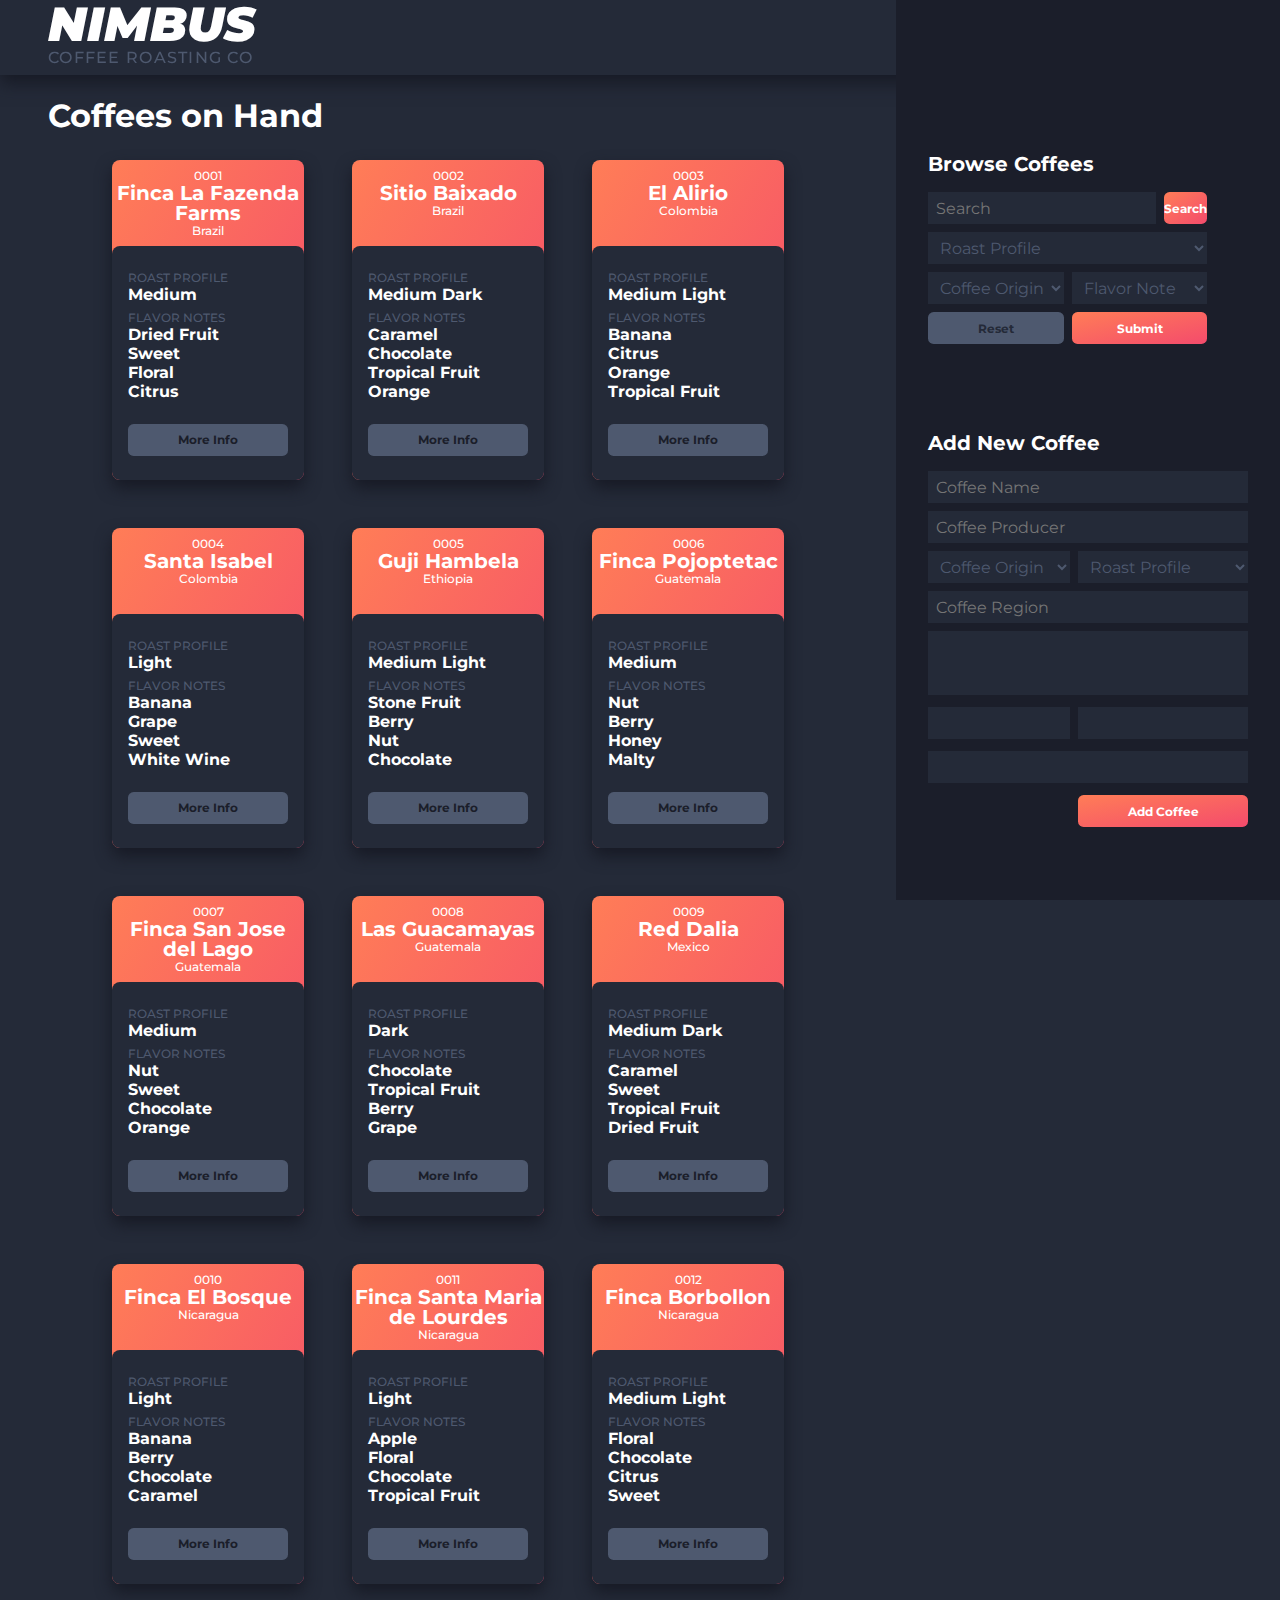
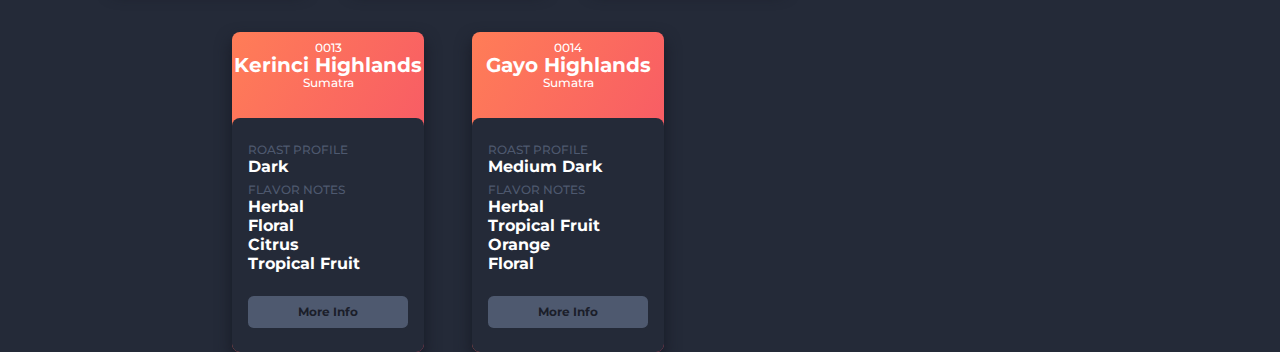
==== commit 56c5d762: "created more css variables and removed a lot of bulk" ====
--- a/index.html
+++ b/index.html
@@ -23,27 +23,27 @@
                 </main>
                 <nav>
                     <section id="sidebar">
-                        <h2>Browse Coffees</h2>
                         <section id="browse-coffees-section">
+                            <h2>Browse Coffees</h2>
                             <label for="input-search"></label>
-                            <input type="search" id="input-search"  class="navBarAssets" name="input-search" placeholder="Search">
+                            <input type="search" id="input-search"  class="navBarAssets navBarInputs" name="input-search" placeholder="Search">
                             <button id="button-search" class="navBarAssets" >Search</button>
                             <div id="roast-profile-selector-box">
                                 <label for="selector-roast-profile"></label>
-                                <select id="selector-roast-profile" class="navBarAssets" >
+                                <select id="selector-roast-profile" class="navBarAssets navBarInputs" >
                                     <option selected>Roast Profile</option>
                                 </select>
                             </div>
                             <div id="coffee-origin-selector-box">
                                 <label for="selector-coffee-origin"></label>
-                                <select id="selector-coffee-origin" class="navBarAssets" >
+                                <select id="selector-coffee-origin" class="navBarAssets navBarInputs" >
                                     <option selected>Coffee Origin</option>
                                 </select>
                             </div>
 
                             <div id="flavor-note-selector-box">
                                 <label for="selector-flavor-note"></label>
-                                <select id="selector-flavor-note" class="navBarAssets" >
+                                <select id="selector-flavor-note" class="navBarAssets navBarInputs" >
                                     <option selected>Flavor Note</option>
                                 </select>
                             </div>
@@ -51,50 +51,50 @@
                             <button id="button-reset" class="navBarAssets" >Reset</button>
                         </section>
 
-                        <h2>Add a New Coffee</h2>
                         <section id="add-coffees-section">
+                            <h2>Add New Coffee</h2>
                             <div id="add-coffee-input-box">
                                 <label for="input-add-coffee"></label>
-                                <input type="text" id="input-add-coffee"  class="navBarAssets" name="input-add-coffee" placeholder="Coffee Name">
+                                <input type="text" id="input-add-coffee"  class="navBarAssets navBarInputs" name="input-add-coffee" placeholder="Coffee Name">
                             </div>
                             <div id="add-coffee-producer-box">
                                 <label for="input-add-coffee-producer"></label>
-                                <input type="text" id="input-add-coffee-producer"  class="navBarAssets" name="input-add-coffee" placeholder="Coffee Producer">
+                                <input type="text" id="input-add-coffee-producer"  class="navBarAssets navBarInputs" name="input-add-coffee" placeholder="Coffee Producer">
                             </div>
                             <div id="add-coffee-origin-selector-box">
                                 <label for="selector-add-coffee-origin"></label>
-                                <select id="selector-add-coffee-origin" class="navBarAssets" >
+                                <select id="selector-add-coffee-origin" class="navBarAssets navBarInputs" >
                                     <option selected>Country</option>
                                 </select>
                             </div>
                             <div id="add-coffee-roast-profile-selector-box">
                                 <label for="selector-add-coffee-roast-profile"></label>
-                                <select id="selector-add-coffee-roast-profile" class="navBarAssets" >
+                                <select id="selector-add-coffee-roast-profile" class="navBarAssets navBarInputs" >
                                     <option selected>Roast Profile</option>
                                 </select>
                             </div>
                             <div id="add-coffee-region-box">
                                 <label for="input-add-coffee-region"></label>
-                                <input type="text" id="input-add-coffee-region"  class="navBarAssets" name="input-add-coffee" placeholder="Coffee Region">
+                                <input type="text" id="input-add-coffee-region"  class="navBarAssets navBarInputs" name="input-add-coffee" placeholder="Coffee Region">
                             </div>
                             <div id="add-coffee-flavor-notes-box">
                                 <label for="input-add-coffee-flavor-notes"></label>
-                                <textarea id="input-add-coffee-flavor-notes"  class="navBarAssets" placeholder="Flavor Notes (up to 4, separate by commas)">
+                                <textarea id="input-add-coffee-flavor-notes"  class="navBarAssets navBarInputs" placeholder="Flavor Notes (up to 4, separate by commas)">
                                 </textarea>
                             </div>
                             <div id="add-coffee-varietal-box">
                                 <label for="input-add-coffee-varietal"></label>
-                                <textarea id="input-add-coffee-varietal"  class="navBarAssets"  placeholder="Varietal(s)">
+                                <textarea id="input-add-coffee-varietal"  class="navBarAssets navBarInputs"  placeholder="Varietal(s)">
                                 </textarea>
                             </div>
                             <div id="add-coffee-altitude-box">
                                 <label for="input-add-coffee-altitude"></label>
-                                <textarea id="input-add-coffee-altitude"  class="navBarAssets"  placeholder="Altitude">
+                                <textarea id="input-add-coffee-altitude"  class="navBarAssets navBarInputs"  placeholder="Altitude">
                                 </textarea>
                             </div>
                             <div id="add-coffee-processing-method-box">
                                 <label for="input-add-coffee-processing-method"></label>
-                                <textarea id="input-add-coffee-processing-method" class="navBarAssets" placeholder="Processing Method">
+                                <textarea id="input-add-coffee-processing-method" class="navBarAssets navBarInputs" placeholder="Processing Method">
                                 </textarea>
                             </div>
                             <button id="button-add-coffee" class="navBarAssets" >Add Coffee</button>
--- a/style.css
+++ b/style.css
@@ -34,6 +34,19 @@
     --fs-button: var(--fs-300);
     --fs-search-text: var(--fs-300);
 
+    /* Established Sizes and Widths */
+    --size-nav-bar-element-height: 2rem;
+    --size-coffee-tile-height: 20rem;
+    --size-coffee-tile-width: 12rem;
+
+    /* Established Spacing of elements*/
+    --gap-coffee-tiles: 3rem;
+    --gap-nav-bar-elements: .5rem;
+    --margin-nav-bar-section: 10rem;
+    --margin-left-main-section: 3rem;
+    --padding-input-elements: .5rem;
+    --border-radius-buttons: .35rem;
+    --border-radius-coffee-tiles: .5rem;
 }
 *,
 *::before,
@@ -53,7 +66,8 @@
     color: var(--color-white);
     font-weight: var(--fw-bold);
     font-size: var(--fs-header);
-    margin: 1rem 0 0 3rem;
+    margin-top: 1rem;
+    margin-left: var(--margin-left-main-section);
     height: 4rem;
     user-select: none;
 }
@@ -61,13 +75,15 @@
     color: var(--color-white);
     font-weight: var(--fw-bold);
     font-size: var(--fs-450);
-    height: 2.25rem;
+    height: var(--size-nav-bar-element-height);
     user-select: none;
+    grid-column: span 6;
+    grid-row: 1;
 }
 
 button {
     background-image: var(--color-accent-gradient);
-    border-radius: .35rem;
+    border-radius: var(--border-radius-buttons);
     border: none;
     color: var(--color-white);
     font-size: var(--fs-button);
@@ -78,81 +94,58 @@
     color: var(--color-primary-dark);
 }
 
-select {
-    background: var(--color-primary);
-    color: var(--color-primary-light);
-    border: none;
-    padding-left: .5rem;
-}
-
 textarea {
-    background: var(--color-primary);
-    border: none;
-    color: var(--color-primary-light);
-    padding-left: .5rem;
     resize: none;
 }
-input[type="text"], input[type="search"]{
-    background: var(--color-primary);
-    color: var(--color-accent);
-    border: none;
-    padding-left: .5rem;
-}
-input[type="text"]::placeholder, input[type="search"]::placeholder{
-    color: var(--color-primary-light);
-}
 
 /*
 //////////////////////////////////////////////////////////////
 COFFEE TILES CONSTRUCTION AND STYLING
 //////////////////////////////////////////////////////////////
  */
-.coffee-tile-front{
-    height: 20rem;
-    width: 12rem;
+
+.coffee-tile{
+    height: var(--size-coffee-tile-height);
+    width: var(--size-coffee-tile-width);
     color: var(--color-white);
     background-image: var(--color-accent-gradient);
-    border-radius: 1rem;
+    border-radius: var(--border-radius-coffee-tiles);
     text-align: center;
     box-shadow: 0 .5rem 1rem var(--color-primary-dark2);
     display: grid;
+    align-content: center;
+    transition: transform 0.5s ease-in-out;
+}
+.coffee-tile-front{
+    background-image: var(--color-accent-gradient);
+    display: grid;
     grid-template-rows: 25% 75%;
-    align-content: center;
     padding-top: .5rem;
-    transition: transform 0.5s ease-in-out;
 }
 .coffee-tile-front:hover {
     transform: scale(1.1);
-    border: .25rem solid var(--color-accent);
+    outline: .25rem solid var(--color-accent);
 }
 .coffee-tile-back{
-    height: 20rem;
-    width: 12rem;
-    color: var(--color-white);
     background-image: var(--color-primary);
-    border-radius: 1rem;
-    text-align: center;
-    box-shadow: 0 .5rem 1rem var(--color-primary-dark2);
-    display: grid;
+    border-radius: var(--border-radius-coffee-tiles);
     grid-template-rows: 85% 15%;
-    align-content: center;
     padding: 0 1rem 1rem 1rem;
-    transition: transform 0.5s ease-in-out;
 }
 .coffee-tile-back:hover {
     transform: scale(1.1);
-    border: .25rem solid var(--color-accent);
+    outline: .25rem solid var(--color-accent);
 }
 #button-coffee-more-info{
     width: 100%;
-    height: 2rem;
+    height: var(--size-nav-bar-element-height);
     grid-row: 5;
     background: var(--color-primary-light);
     color: var(--color-primary-dark);
 }
 #button-coffee-more-info-back{
     width: 100%;
-    height: 2rem;
+    height: var(--size-nav-bar-element-height);
     grid-column: 1/2;
     grid-row: 2;
     background: var(--color-primary-light);
@@ -170,7 +163,7 @@
     color: var(--color-white);
     background: var(--color-primary);
     text-align: left;
-    border-radius: 1rem;
+    border-radius: var(--border-radius-coffee-tiles);
     padding:1rem 1rem;
     display: grid;
     grid-template-rows: 20% 20% 20% 20% 20%;
@@ -242,7 +235,7 @@
     font-weight: var(--fw-logo);
     font-style: italic;
     color: var(--color-white);
-    margin-left: 3rem;
+    margin-left: var(--margin-left-main-section);
     line-height: 1;
 }
 #company-tagline {
@@ -250,7 +243,7 @@
     font-weight: var(--fw-medium);
     color: var(--color-primary-light);
     letter-spacing: .08rem;
-    margin-left: 3rem;
+    margin-left: var(--margin-left-main-section);
 }
 
 /*
@@ -268,7 +261,7 @@
     display: flex;
     flex-wrap: wrap;
     justify-content: center;
-    gap: 3rem;
+    gap: var(--gap-coffee-tiles);
 }
 /*
 //////////////////////////////////////////////////////////////
@@ -282,6 +275,14 @@
     height: 100vh;
     padding: 9.5rem 2rem;
     z-index: 2;
+    display: flex;
+    flex-wrap: wrap;
+}
+.navBarInputs{
+    background: var(--color-primary);
+    border: none;
+    color: var(--color-primary-light);
+    padding-left: var(--padding-input-elements);
 }
 
 /*
@@ -289,51 +290,50 @@
  */
 .navBarAssets{
     width: 100%;
-    height: 2rem;
+    height: var(--size-nav-bar-element-height);
 }
 #browse-coffees-section {
     display: grid;
-    grid-template: repeat(6, 1fr) / auto;
+    grid-template: repeat(5, 1fr) / auto;
     height: 20%;
-    margin-bottom: 10rem;
-    gap: .5rem;
-    padding: .25rem;
+    margin-bottom: var(--margin-nav-bar-section);
+    gap: var(--gap-nav-bar-elements);
     right: 0;
 }
 #input-search {
     grid-column: 1/6;
-    grid-row: 1;
-    height: 2rem;
+    grid-row: 2;
+    height: var(--size-nav-bar-element-height);
 }
 #button-search {
     grid-column: 6;
-    grid-row: 1;
+    grid-row: 2;
 }
 #roast-profile-selector-box {
     grid-column: span 6;
-    grid-row: 2;
+    grid-row: 3;
 }
 
 #coffee-origin-selector-box {
     grid-column: span 3;
-    grid-row: 3;
+    grid-row: 4;
 }
 
 #flavor-note-selector-box {
     grid-column: span 3;
-    grid-row: 3;
+    grid-row: 4;
 }
 #button-reset {
     grid-column: 1/4;
-    grid-row: 4;
+    grid-row: 5;
     color: var(--color-primary);
     background: var(--color-primary-light);
-    height: 2rem;
+    height: var(--size-nav-bar-element-height);
 }
 #button-submit {
     grid-column: 4/7;
-    grid-row: 4;
-    height: 2rem;
+    grid-row: 5;
+    height: var(--size-nav-bar-element-height);
 }
 
 /*
@@ -341,36 +341,35 @@
 */
 #add-coffees-section {
     display: grid;
-    grid-template: repeat(6, 1fr) / auto;
-    height: 22.5%;
-    margin-bottom: 10rem;
-    gap: .5rem;
-    padding: .25rem;
+    grid-template: repeat(9, 1fr) / auto;
+    height: 30%;
+    margin-bottom: var(--margin-nav-bar-section);
+    gap: var(--gap-nav-bar-elements);
 }
 
 #add-coffee-input-box {
     grid-column: span 6;
-    grid-row: 1;
+    grid-row: 2;
 }
 #add-coffee-producer-box{
     grid-column: span 6;
-    grid-row: 2;
+    grid-row: 3;
 }
 #add-coffee-origin-selector-box {
     grid-column: span 3;
-    grid-row: 3;
+    grid-row: 4;
 }
 #add-coffee-roast-profile-selector-box {
     grid-column: span 3;
-    grid-row: 3;
+    grid-row: 4;
 }
 #add-coffee-region-box{
     grid-column: span 6;
-    grid-row: 4;
+    grid-row: 5;
 }
 #add-coffee-flavor-notes-box {
     grid-column: 1/7;
-    grid-row: 5/6;
+    grid-row: 6/7;
 
 }
 #input-add-coffee-flavor-notes {
@@ -379,26 +378,26 @@
 
 #add-coffee-varietal-box{
     grid-column: span 3;
-    grid-row: 6;
+    grid-row: 7;
 }
 #add-coffee-altitude-box{
     grid-column: span 3;
-    grid-row: 6;
+    grid-row: 7;
 
 }
 #add-coffee-processing-method-box{
     grid-column: span 6;
-    grid-row: 7;
+    grid-row: 8;
 }
 #button-add-coffee {
     grid-column: 4/7;
-    grid-row: 8;
-    height: 2rem;
-}
-
-
-
-
-
-
-
+    grid-row: 9;
+    height: var(--size-nav-bar-element-height);
+}
+
+
+
+
+
+
+
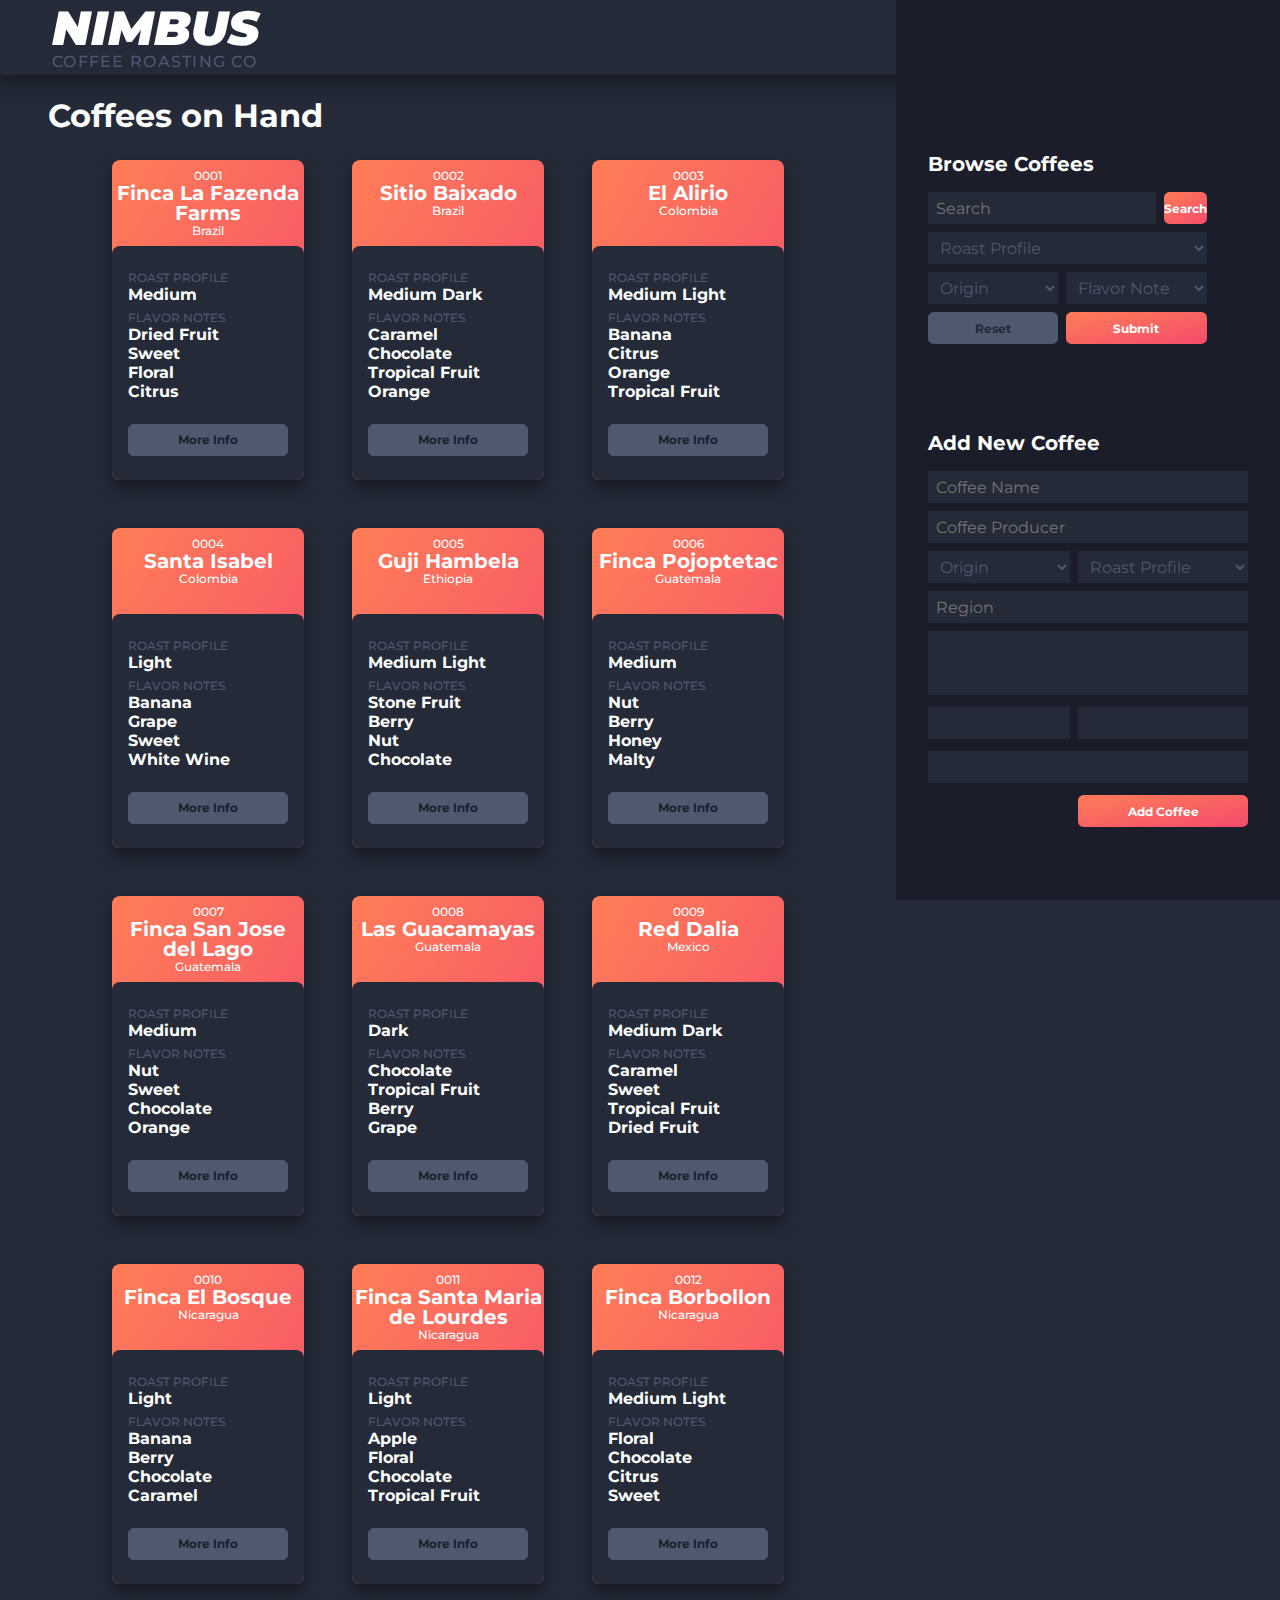
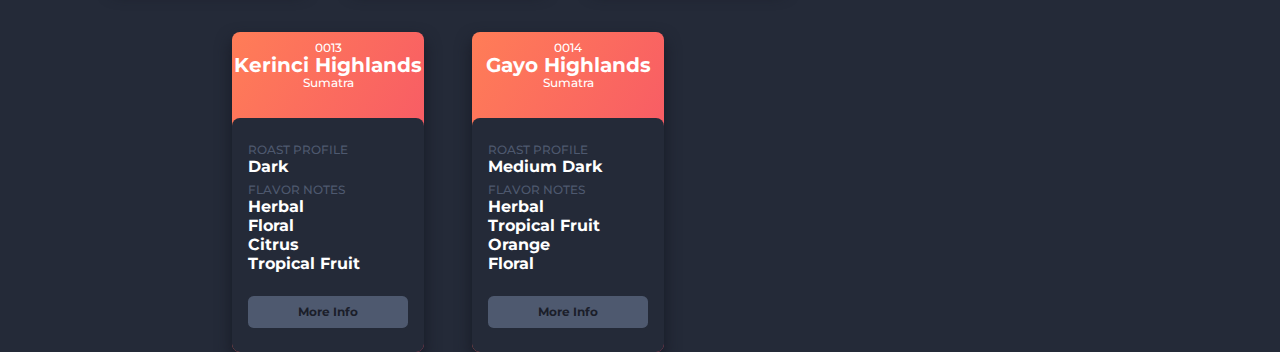
==== commit 593facdf: "reworked search feature to go through all coffee tile properties instead of just the name" ====
--- a/index.html
+++ b/index.html
@@ -64,18 +64,16 @@
                             <div id="add-coffee-origin-selector-box">
                                 <label for="selector-add-coffee-origin"></label>
                                 <select id="selector-add-coffee-origin" class="navBarAssets navBarInputs" >
-                                    <option selected>Country</option>
                                 </select>
                             </div>
                             <div id="add-coffee-roast-profile-selector-box">
                                 <label for="selector-add-coffee-roast-profile"></label>
                                 <select id="selector-add-coffee-roast-profile" class="navBarAssets navBarInputs" >
-                                    <option selected>Roast Profile</option>
                                 </select>
                             </div>
                             <div id="add-coffee-region-box">
                                 <label for="input-add-coffee-region"></label>
-                                <input type="text" id="input-add-coffee-region"  class="navBarAssets navBarInputs" name="input-add-coffee" placeholder="Coffee Region">
+                                <input type="text" id="input-add-coffee-region"  class="navBarAssets navBarInputs" name="input-add-coffee" placeholder="Region">
                             </div>
                             <div id="add-coffee-flavor-notes-box">
                                 <label for="input-add-coffee-flavor-notes"></label>
--- a/style.css
+++ b/style.css
@@ -75,16 +75,17 @@
     color: var(--color-white);
     font-weight: var(--fw-bold);
     font-size: var(--fs-450);
-    height: var(--size-nav-bar-element-height);
     user-select: none;
     grid-column: span 6;
     grid-row: 1;
+    margin-bottom: .5rem;
 }
 
 button {
     background-image: var(--color-accent-gradient);
     border-radius: var(--border-radius-buttons);
     border: none;
+    height: var(--size-nav-bar-element-height);
     color: var(--color-white);
     font-size: var(--fs-button);
     font-weight: var(--fw-bold);
@@ -138,14 +139,12 @@
 }
 #button-coffee-more-info{
     width: 100%;
-    height: var(--size-nav-bar-element-height);
     grid-row: 5;
     background: var(--color-primary-light);
     color: var(--color-primary-dark);
 }
 #button-coffee-more-info-back{
     width: 100%;
-    height: var(--size-nav-bar-element-height);
     grid-column: 1/2;
     grid-row: 2;
     background: var(--color-primary-light);
@@ -197,7 +196,7 @@
 html, body {
     height:100%;
 }
-/*Body is, or should be split to header and main horizontally*/
+
 body {
 display: grid;
     grid-auto-flow: column;
@@ -228,6 +227,7 @@
     box-shadow: 0 .5rem 1rem var(--color-primary-dark2);
     position: fixed;
     user-select: none;
+    padding: .25rem;
     z-index: 1;
 }
 #company-name {
@@ -303,7 +303,6 @@
 #input-search {
     grid-column: 1/6;
     grid-row: 2;
-    height: var(--size-nav-bar-element-height);
 }
 #button-search {
     grid-column: 6;
@@ -328,12 +327,10 @@
     grid-row: 5;
     color: var(--color-primary);
     background: var(--color-primary-light);
-    height: var(--size-nav-bar-element-height);
 }
 #button-submit {
     grid-column: 4/7;
     grid-row: 5;
-    height: var(--size-nav-bar-element-height);
 }
 
 /*
@@ -392,12 +389,11 @@
 #button-add-coffee {
     grid-column: 4/7;
     grid-row: 9;
-    height: var(--size-nav-bar-element-height);
-}
-
-
-
-
-
-
-
+}
+
+
+
+
+
+
+
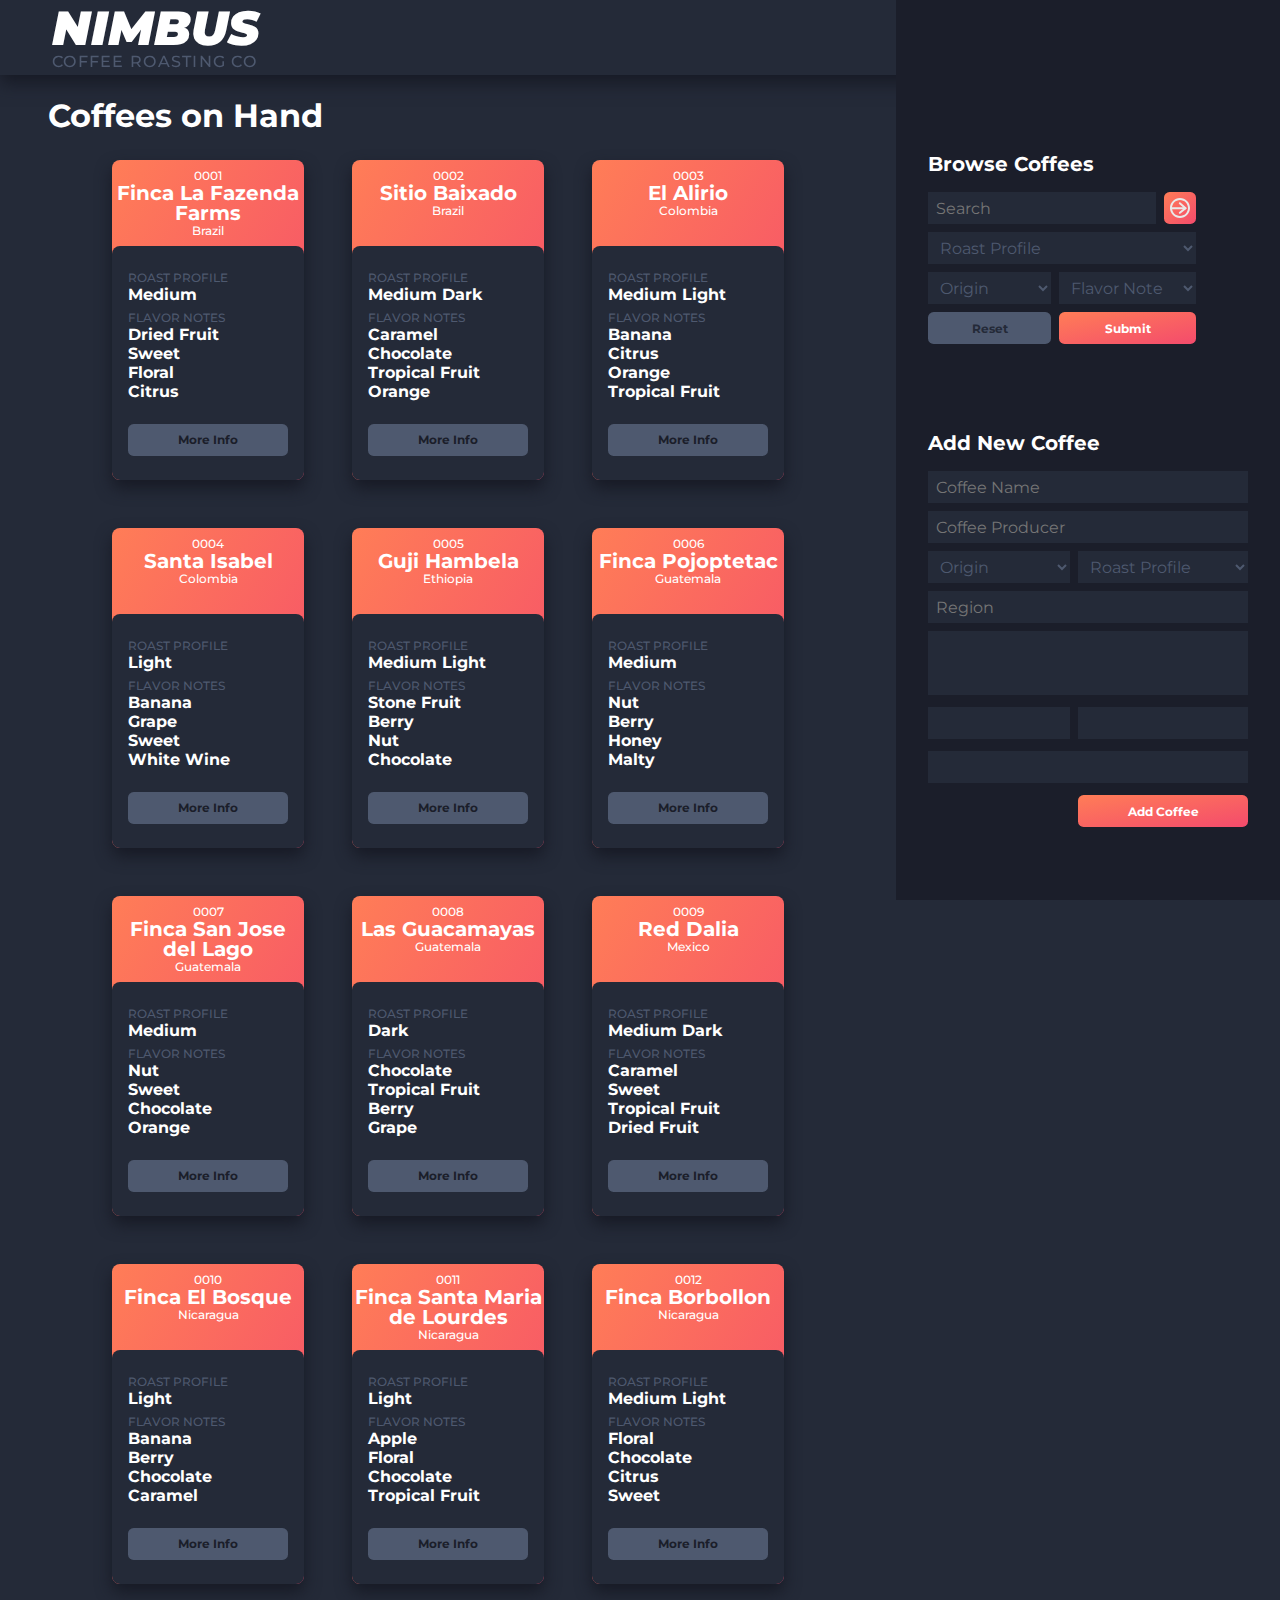
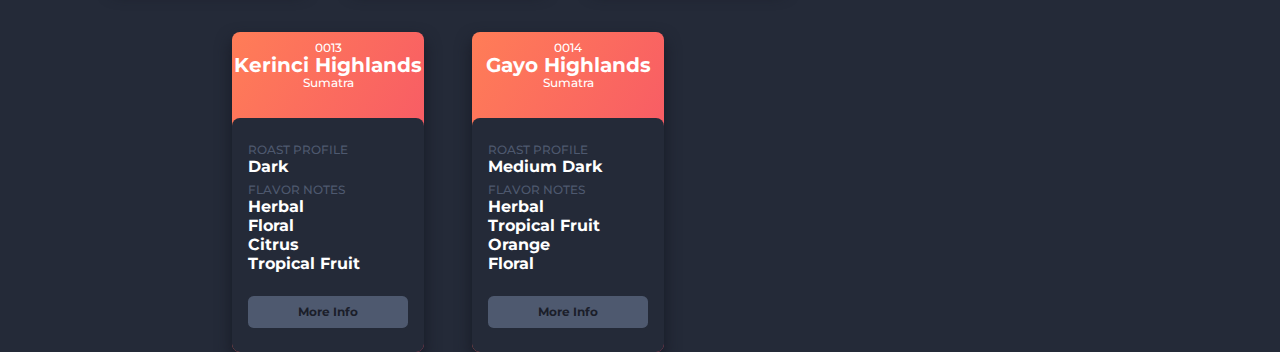
==== commit 3e3d203b: "reworking js code" ====
--- a/index.html
+++ b/index.html
@@ -27,7 +27,7 @@
                             <h2>Browse Coffees</h2>
                             <label for="input-search"></label>
                             <input type="search" id="input-search"  class="navBarAssets navBarInputs" name="input-search" placeholder="Search">
-                            <button id="button-search" class="navBarAssets" >Search</button>
+                            <button id="button-search" class="navBarAssets" > <img src="img/search-icon.svg" alt="search" id="icon-search"> </button>
                             <div id="roast-profile-selector-box">
                                 <label for="selector-roast-profile"></label>
                                 <select id="selector-roast-profile" class="navBarAssets navBarInputs" >
--- a/style.css
+++ b/style.css
@@ -98,6 +98,12 @@
 textarea {
     resize: none;
 }
+img {
+    filter: invert(100%) sepia(0%) saturate(0%) hue-rotate(165deg) brightness(100%) contrast(83%);
+    height: 100%;
+    width: 100%;
+    padding: .35rem;
+}
 
 /*
 //////////////////////////////////////////////////////////////
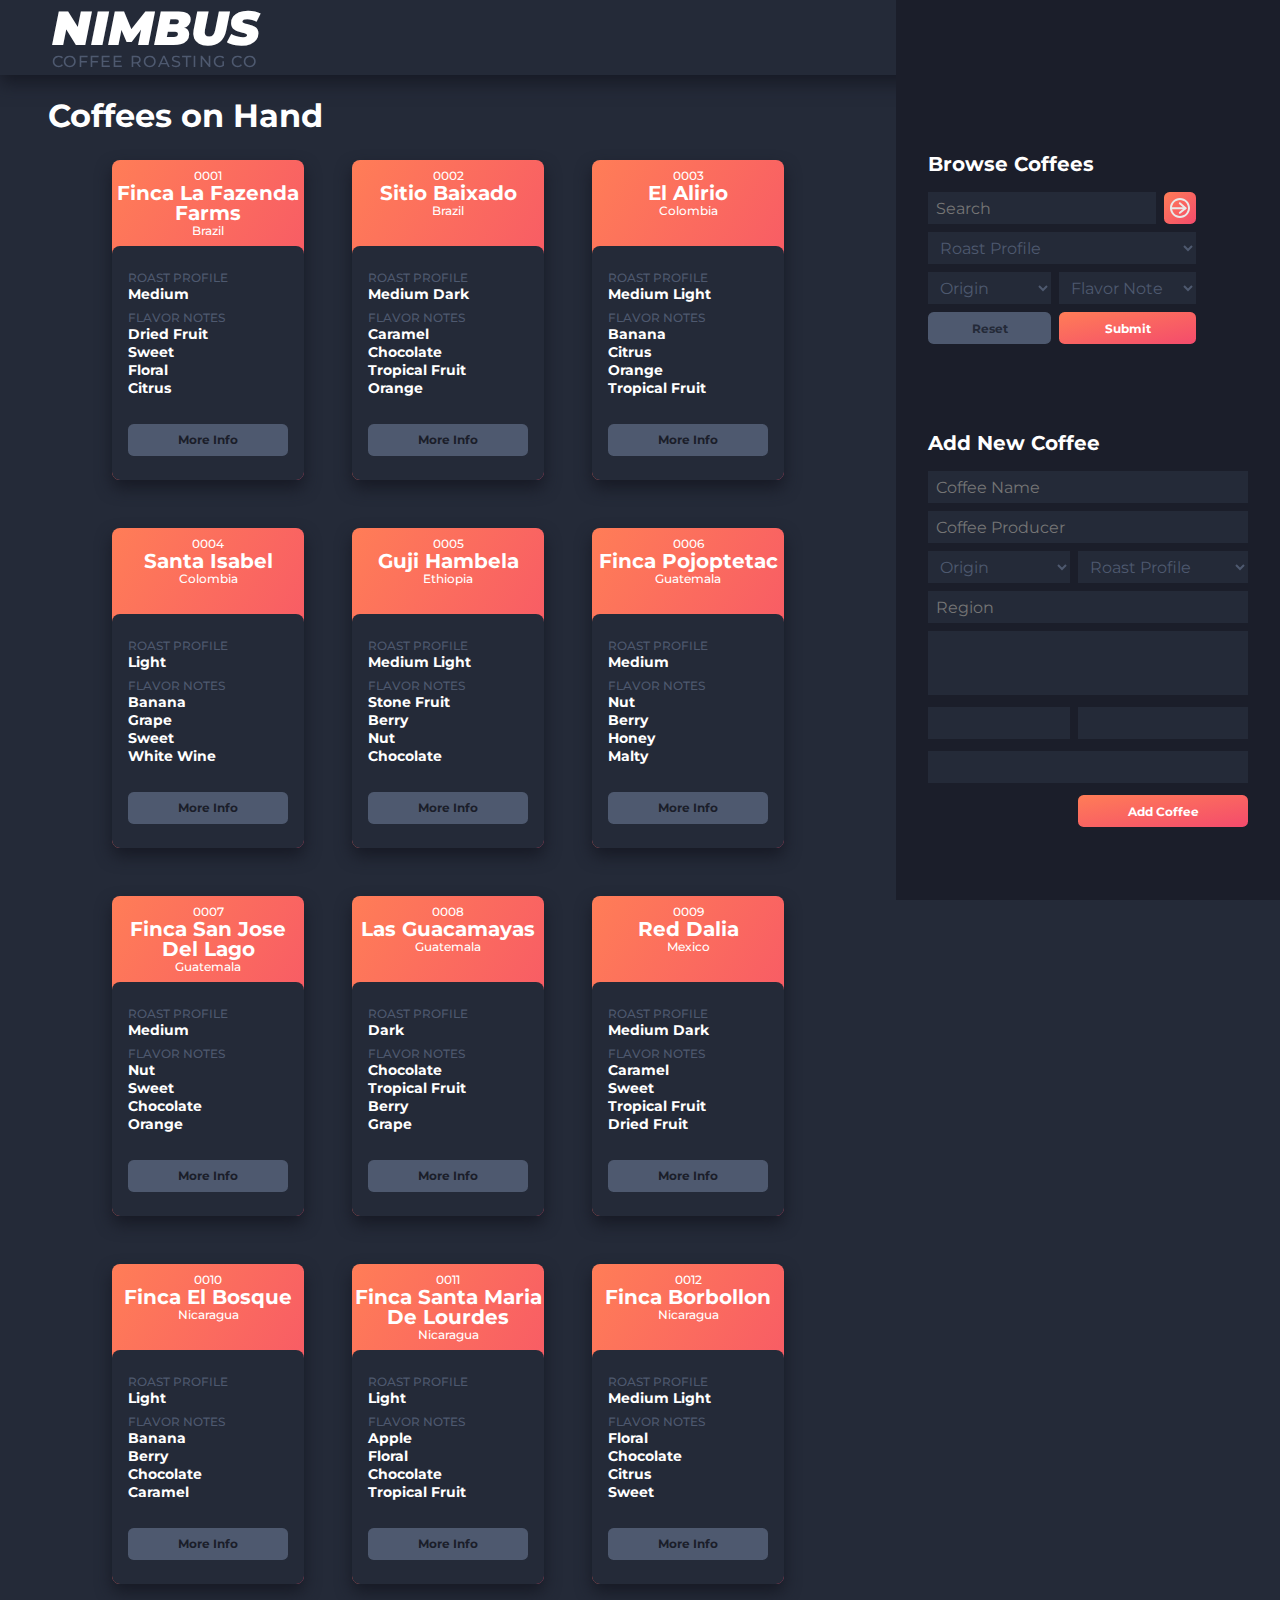
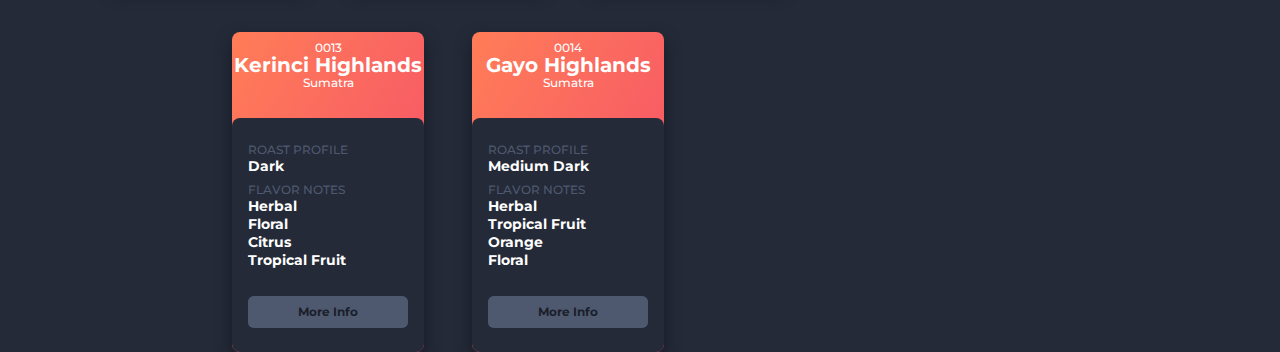
==== commit 12d9a823: "blank inputs are now handled and producd 'no input'. also fixed bug where if you didn't capitalize y" ====
--- a/index.html
+++ b/index.html
@@ -1,5 +1,5 @@
 <!DOCTYPE html>
-                <html lang="en">
+<html lang="en" xmlns="http://www.w3.org/1999/html">
                 <head>
                     <meta charset="UTF-8">
                     <title>Nimbus Coffee Roasting Co.</title>
@@ -33,18 +33,17 @@
                                 <select id="selector-roast-profile" class="navBarAssets navBarInputs" >
                                     <option selected>Roast Profile</option>
                                 </select>
+                                </select>
                             </div>
                             <div id="coffee-origin-selector-box">
                                 <label for="selector-coffee-origin"></label>
                                 <select id="selector-coffee-origin" class="navBarAssets navBarInputs" >
-                                    <option selected>Coffee Origin</option>
                                 </select>
                             </div>
 
                             <div id="flavor-note-selector-box">
                                 <label for="selector-flavor-note"></label>
                                 <select id="selector-flavor-note" class="navBarAssets navBarInputs" >
-                                    <option selected>Flavor Note</option>
                                 </select>
                             </div>
                             <button id="button-submit" class="navBarAssets" >Submit</button>
--- a/style.css
+++ b/style.css
@@ -19,6 +19,7 @@
     --fw-logo: 900;
 
     --fs-300: .75rem;
+    --fs-350: .875rem;
     --fs-400: 1rem;
     --fs-450: 1.25rem;
     --fs-500: 1.5rem;
@@ -29,7 +30,7 @@
     --fs-tagline: var(--fs-400);
     --fs-coffe-name: var(--fs-450);
     --fs-coffee-label: var(--fs-300);
-    --fs-coffee-properties: var(--fs-400);
+    --fs-coffee-properties: var(--fs-350);
     --fs-header: var(--fs-600);
     --fs-button: var(--fs-300);
     --fs-search-text: var(--fs-300);
@@ -143,7 +144,7 @@
     transform: scale(1.1);
     outline: .25rem solid var(--color-accent);
 }
-#button-coffee-more-info{
+#button-coffee-more-info-front{
     width: 100%;
     grid-row: 5;
     background: var(--color-primary-light);
